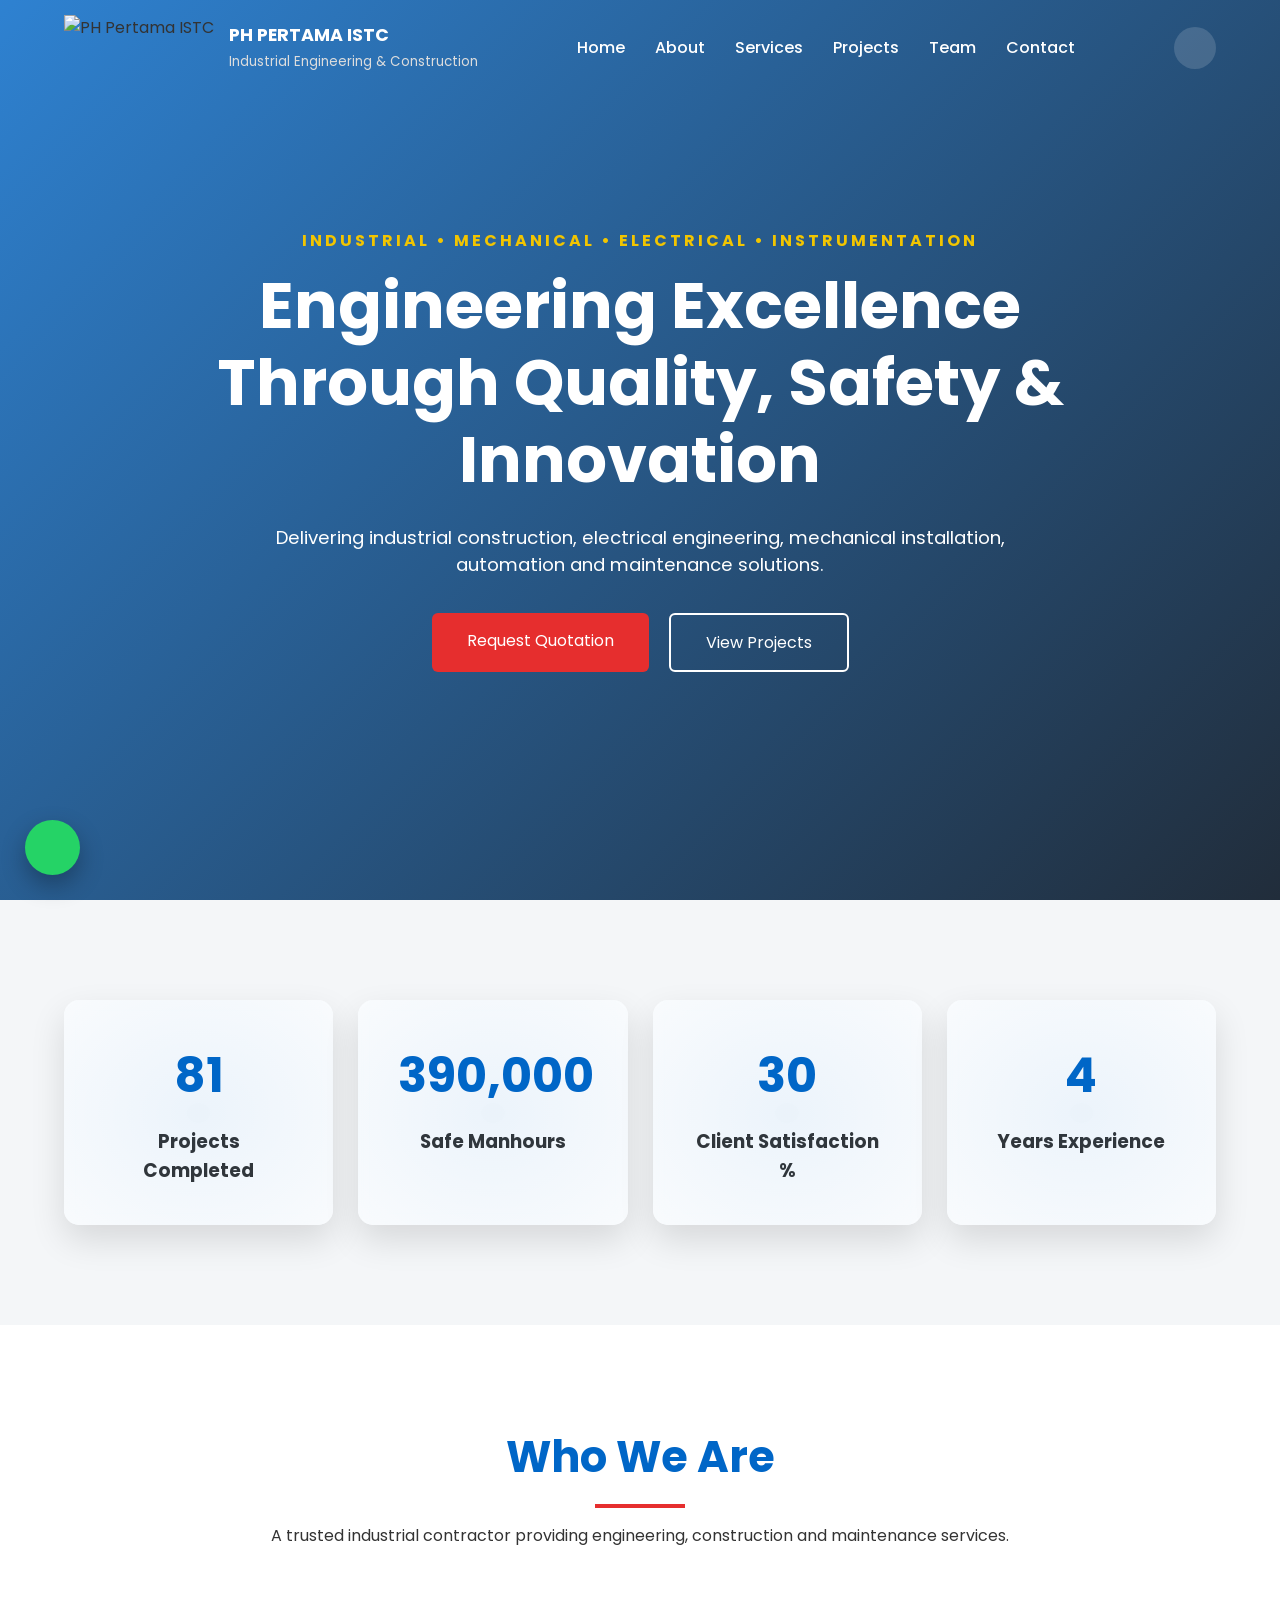
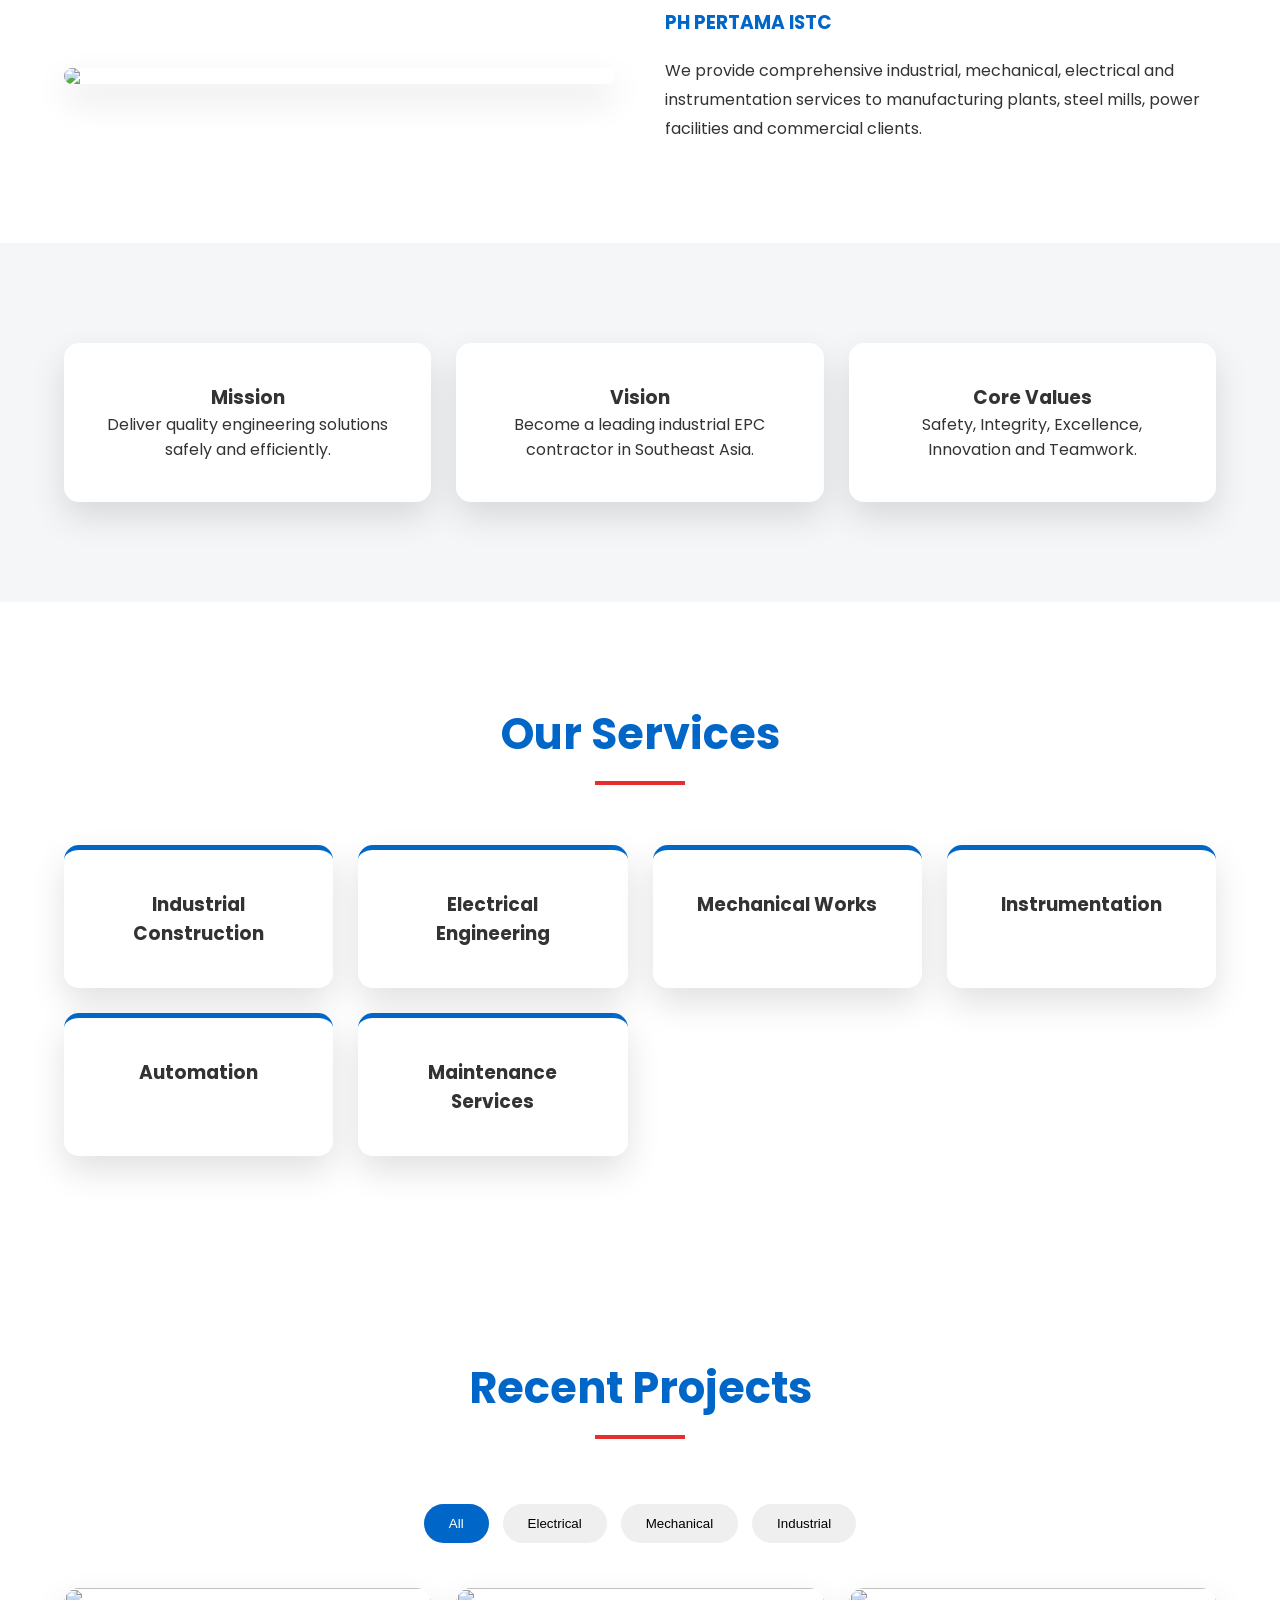
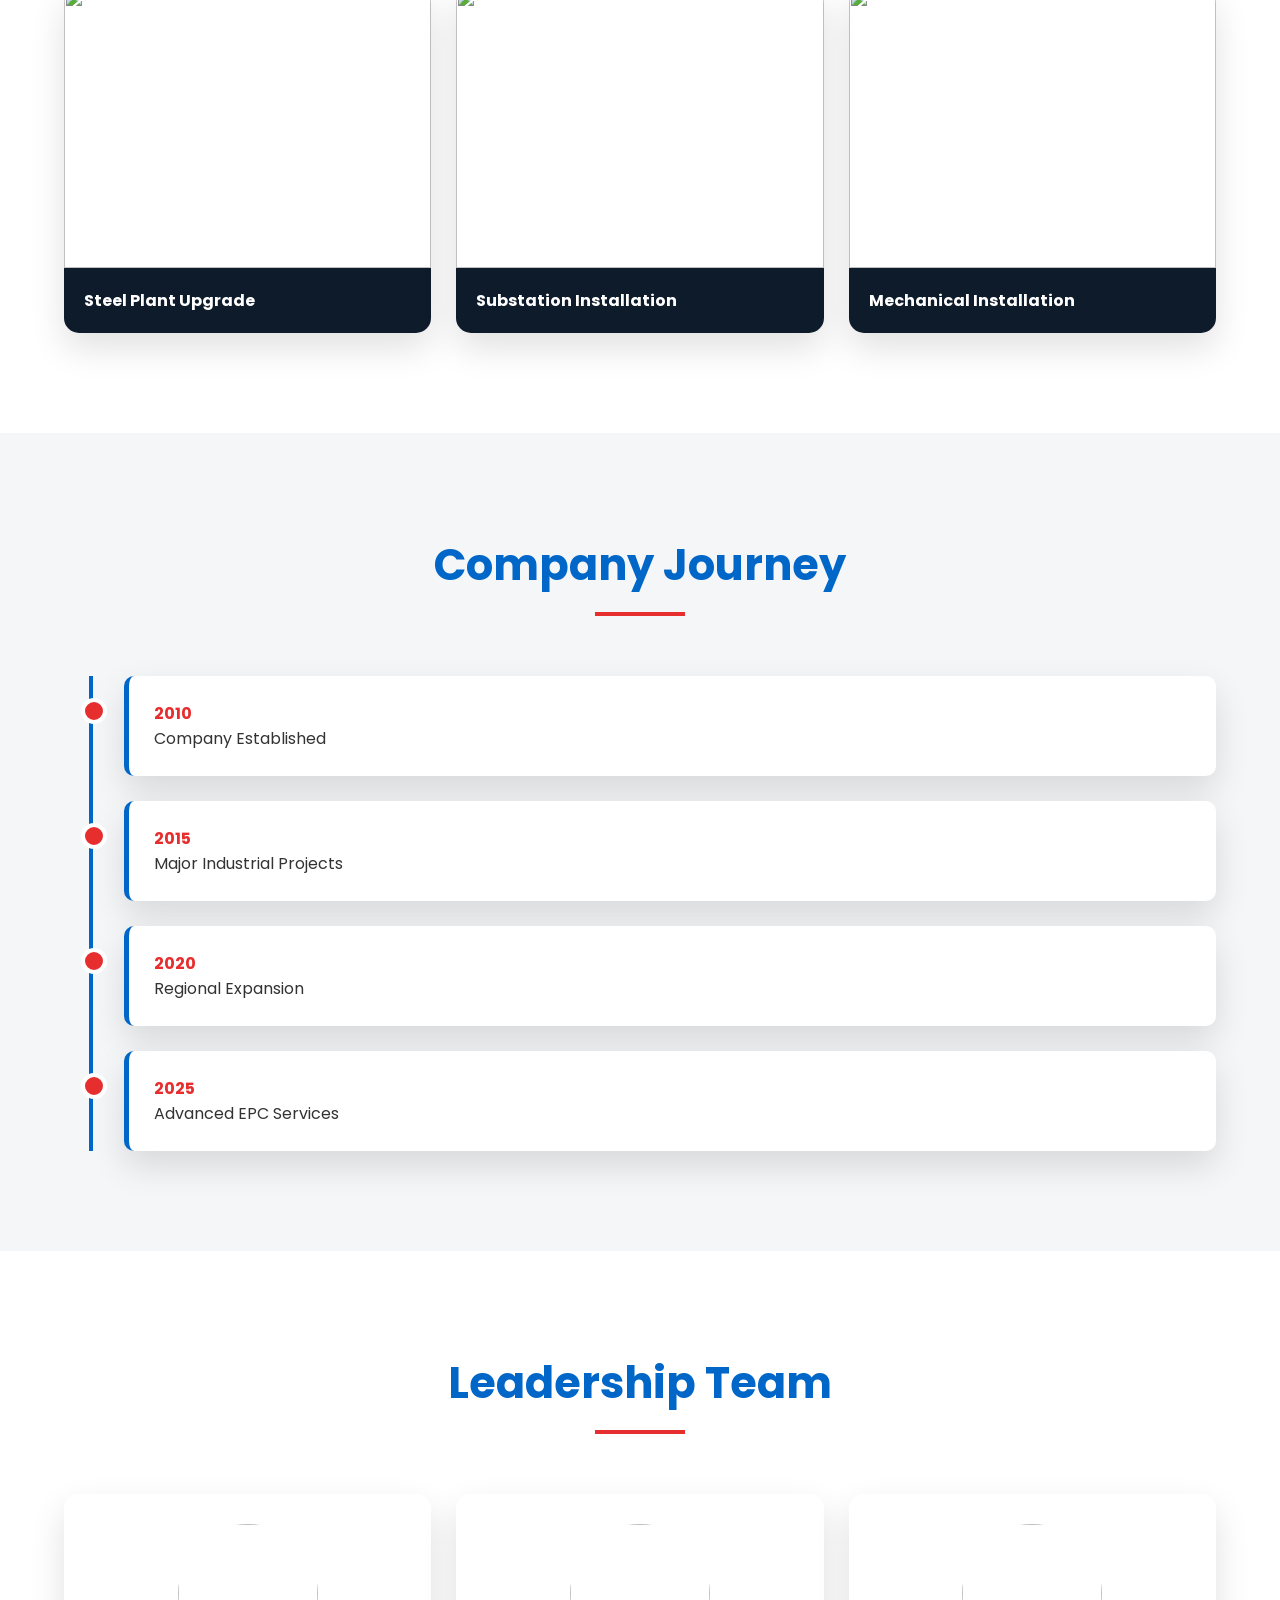
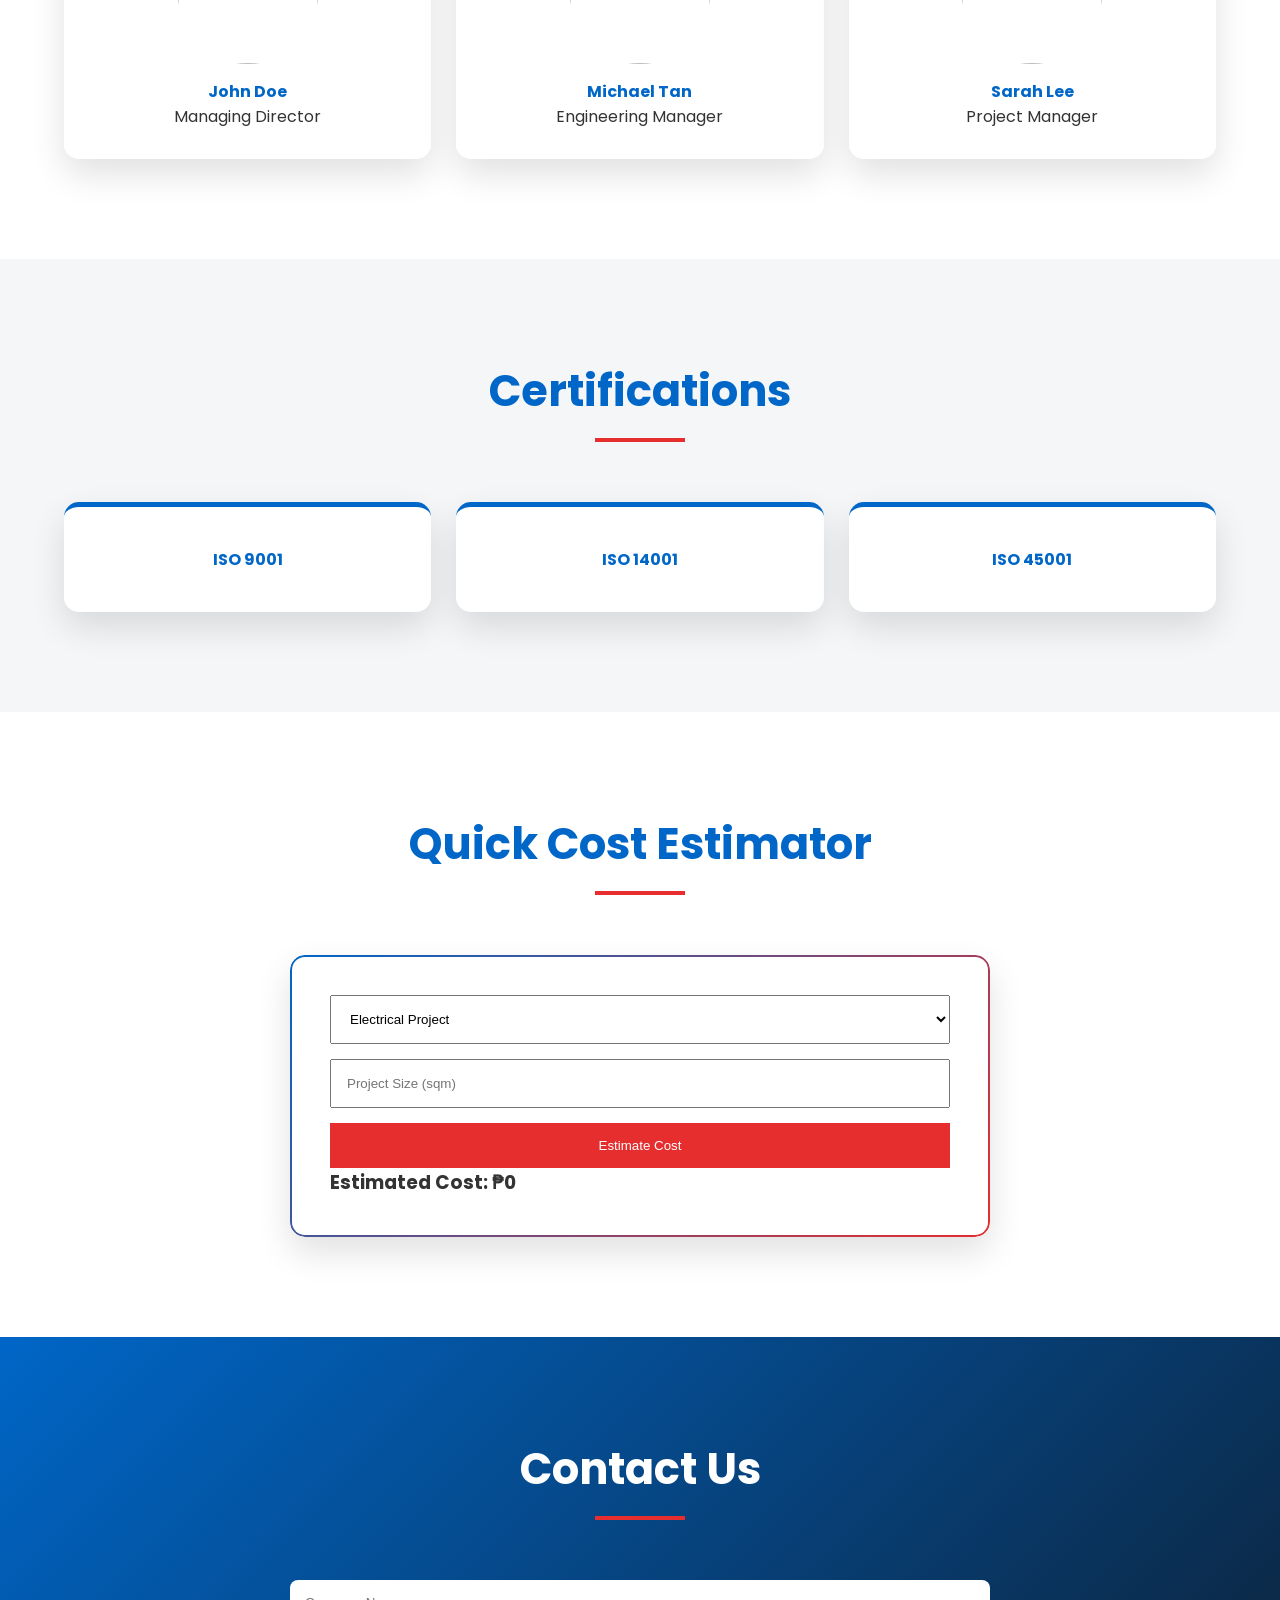
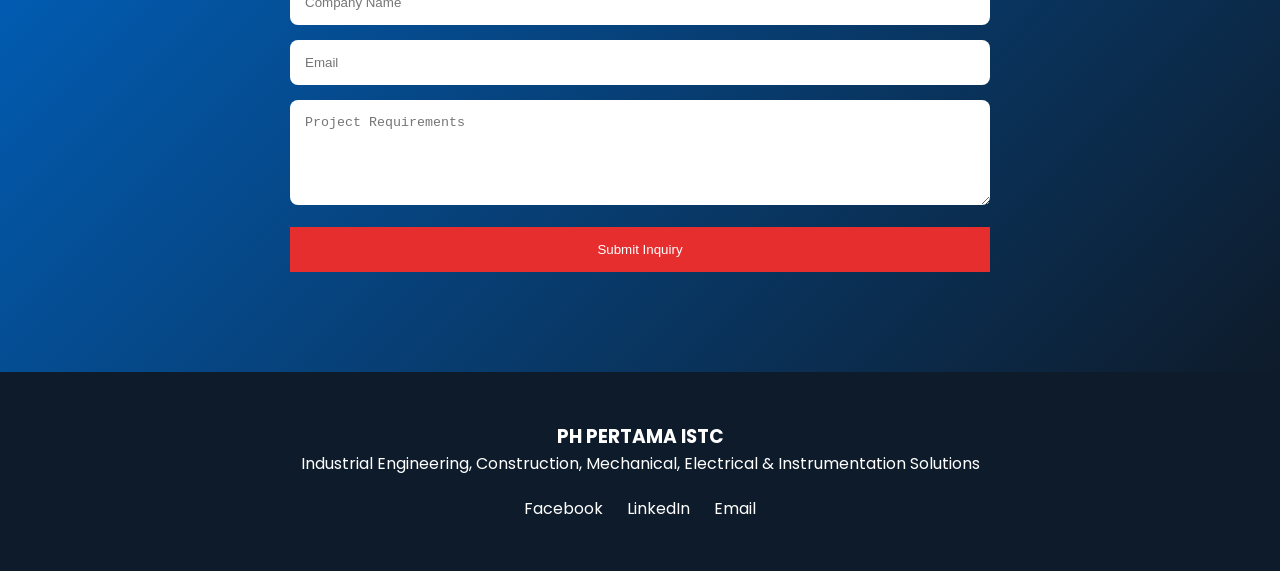
==== index.html @ 46269d66 "Added fist codes" ====
<!DOCTYPE html>
<html lang="en">
<head>
<meta charset="UTF-8">
<meta name="viewport" content="width=device-width, initial-scale=1.0">

<title>PH PERTAMA ISTC</title>

<link rel="preconnect" href="https://fonts.googleapis.com">
<link rel="preconnect" href="https://fonts.gstatic.com" crossorigin>

<link href="https://fonts.googleapis.com/css2?family=Poppins:wght@300;400;500;600;700;800&display=swap" rel="stylesheet">

<link rel="stylesheet"
href="style.css">

</head>

<body>

<!-- MOBILE MENU -->

<div class="mobile-menu">

  <a href="#home">Home</a>
  <a href="#about">About</a>
  <a href="#services">Services</a>
  <a href="#projects">Projects</a>
  <a href="#timeline">Timeline</a>
  <a href="#team">Team</a>
  <a href="#contact">Contact</a>

</div>

<!-- HEADER -->

<header id="header">

  <div class="container nav-container">

    <div class="logo-area">

      <img
      src="https://i.postimg.cc/g26yLVWV/Untitled-removebg-preview.png"
      alt="PH Pertama ISTC">

      <div>
        <h3>PH PERTAMA ISTC</h3>
        <small>Industrial Engineering & Construction</small>
      </div>

    </div>

    <nav>

      <ul>

        <li><a href="#home">Home</a></li>
        <li><a href="#about">About</a></li>
        <li><a href="#services">Services</a></li>
        <li><a href="#projects">Projects</a></li>
        <li><a href="#team">Team</a></li>
        <li><a href="#contact">Contact</a></li>

      </ul>

    </nav>

    <div class="nav-actions">

      <button id="themeToggle">
        <i class="fa-solid fa-moon"></i>
      </button>

      <button id="menuBtn">
        <i class="fa-solid fa-bars"></i>
      </button>

    </div>

  </div>

</header>

<!-- HERO -->

<section id="home">

  <video autoplay muted loop playsinline id="heroVideo">

    <source
    src="https://cdn.coverr.co/videos/coverr-construction-workers-1565871379199?download=1080p"
    type="video/mp4">

  </video>

  <div class="hero-overlay"></div>

  <div class="hero-content">


    <h4>
      INDUSTRIAL • MECHANICAL • ELECTRICAL • INSTRUMENTATION
    </h4>

    <h1>
      Engineering Excellence Through Quality, Safety & Innovation
    </h1>

    <p>

      Delivering industrial construction,
      electrical engineering, mechanical installation,
      automation and maintenance solutions.

    </p>

    <div class="hero-buttons">

      <a href="#contact" class="btn-primary">
        Request Quotation
      </a>

      <a href="#projects" class="btn-secondary">
        View Projects
      </a>

    </div>

  </div>

</section>

<!-- DASHBOARD STATS -->

<section id="stats">

  <div class="container">

    <div class="stats-grid">

      <div class="stat-card">
        <span class="counter" data-target="250">0</span>
        <h3>Projects Completed</h3>
      </div>

      <div class="stat-card">
        <span class="counter" data-target="1200000">0</span>
        <h3>Safe Manhours</h3>
      </div>

      <div class="stat-card">
        <span class="counter" data-target="95">0</span>
        <h3>Client Satisfaction %</h3>
      </div>

      <div class="stat-card">
        <span class="counter" data-target="15">0</span>
        <h3>Years Experience</h3>
      </div>

    </div>

  </div>

</section>

<!-- ABOUT -->

<section id="about">

  <div class="container">

    <div class="section-title">

      <h2>Who We Are</h2>

      <p>
        A trusted industrial contractor providing
        engineering, construction and maintenance services.
      </p>

    </div>

    <div class="about-grid">

      <div class="about-image">

        <img
        src="https://images.unsplash.com/photo-1541888946425-d81bb19240f5">

      </div>

      <div class="about-content">

        <h3>
          PH PERTAMA ISTC
        </h3>

        <p>

          We provide comprehensive industrial,
          mechanical, electrical and instrumentation
          services to manufacturing plants,
          steel mills, power facilities and commercial clients.

        </p>

      </div>

    </div>

  </div>

</section>

<!-- MVV -->

<section id="mvv">

  <div class="container">

    <div class="mvv-grid">

      <div class="mvv-card">

        <i class="fa-solid fa-bullseye"></i>

        <h3>Mission</h3>

        <p>
          Deliver quality engineering solutions safely
          and efficiently.
        </p>

      </div>

      <div class="mvv-card">

        <i class="fa-solid fa-eye"></i>

        <h3>Vision</h3>

        <p>
          Become a leading industrial EPC contractor
          in Southeast Asia.
        </p>

      </div>

      <div class="mvv-card">

        <i class="fa-solid fa-handshake"></i>

        <h3>Core Values</h3>

        <p>
          Safety, Integrity, Excellence,
          Innovation and Teamwork.
        </p>

      </div>

    </div>

  </div>

</section>

<!-- SERVICES -->

<section id="services">

  <div class="container">

    <div class="section-title">

      <h2>Our Services</h2>

    </div>

    <div class="services-grid">

      <div class="service-card">
        <i class="fa-solid fa-industry"></i>
        <h3>Industrial Construction</h3>
      </div>

      <div class="service-card">
        <i class="fa-solid fa-bolt"></i>
        <h3>Electrical Engineering</h3>
      </div>

      <div class="service-card">
        <i class="fa-solid fa-gears"></i>
        <h3>Mechanical Works</h3>
      </div>

      <div class="service-card">
        <i class="fa-solid fa-microchip"></i>
        <h3>Instrumentation</h3>
      </div>

      <div class="service-card">
        <i class="fa-solid fa-robot"></i>
        <h3>Automation</h3>
      </div>

      <div class="service-card">
        <i class="fa-solid fa-screwdriver-wrench"></i>
        <h3>Maintenance Services</h3>
      </div>

    </div>

  </div>

</section>

<!-- PROJECTS -->

<section id="projects">

  <div class="container">

    <div class="section-title">

      <h2>Recent Projects</h2>

    </div>

    <div class="project-filters">

      <button class="filter active" data-filter="all">
        All
      </button>

      <button class="filter" data-filter="electrical">
        Electrical
      </button>

      <button class="filter" data-filter="mechanical">
        Mechanical
      </button>

      <button class="filter" data-filter="industrial">
        Industrial
      </button>

    </div>

    <div class="projects-grid">

      <div class="project industrial">

        <img src="https://images.unsplash.com/photo-1504307651254-35680f356dfd">

        <div class="project-info">

          <h4>Steel Plant Upgrade</h4>

        </div>

      </div>

      <div class="project electrical">

        <img src="https://images.unsplash.com/photo-1621905252507-b35492cc74b4">

        <div class="project-info">

          <h4>Substation Installation</h4>

        </div>

      </div>

      <div class="project mechanical">

        <img src="https://images.unsplash.com/photo-1541888946425-d81bb19240f5">

        <div class="project-info">

          <h4>Mechanical Installation</h4>

        </div>

      </div>

    </div>

  </div>

</section>

<!-- TIMELINE -->

<section id="timeline">

  <div class="container">

    <div class="section-title">

      <h2>Company Journey</h2>

    </div>

    <div class="timeline">

      <div class="timeline-item">
        <h4>2010</h4>
        <p>Company Established</p>
      </div>

      <div class="timeline-item">
        <h4>2015</h4>
        <p>Major Industrial Projects</p>
      </div>

      <div class="timeline-item">
        <h4>2020</h4>
        <p>Regional Expansion</p>
      </div>

      <div class="timeline-item">
        <h4>2025</h4>
        <p>Advanced EPC Services</p>
      </div>

    </div>

  </div>

</section>

<!-- TEAM -->

<section id="team">

  <div class="container">

    <div class="section-title">

      <h2>Leadership Team</h2>

    </div>

    <div class="team-grid">

      <div class="team-card">

        <img src="https://randomuser.me/api/portraits/men/32.jpg">

        <h4>John Doe</h4>

        <p>Managing Director</p>

      </div>

      <div class="team-card">

        <img src="https://randomuser.me/api/portraits/men/50.jpg">

        <h4>Michael Tan</h4>

        <p>Engineering Manager</p>

      </div>

      <div class="team-card">

        <img src="https://randomuser.me/api/portraits/women/65.jpg">

        <h4>Sarah Lee</h4>

        <p>Project Manager</p>

      </div>

    </div>

  </div>

</section>

<!-- CERTIFICATIONS -->

<section id="certifications">

  <div class="container">

    <div class="section-title">

      <h2>Certifications</h2>

    </div>

    <div class="cert-grid">

      <div class="cert-card">ISO 9001</div>
      <div class="cert-card">ISO 14001</div>
      <div class="cert-card">ISO 45001</div>

    </div>

  </div>

</section>

<!-- QUOTE CALCULATOR -->

<section id="calculator">

  <div class="container">

    <div class="section-title">

      <h2>Quick Cost Estimator</h2>

    </div>

    <div class="calculator-box">

      <select id="projectType">

        <option value="500">Electrical Project</option>
        <option value="700">Mechanical Project</option>
        <option value="1000">Industrial Construction</option>

      </select>

      <input
      type="number"
      id="projectSize"
      placeholder="Project Size (sqm)">

      <button id="calculateBtn">

        Estimate Cost

      </button>

      <h3 id="estimateResult">
        Estimated Cost: ₱0
      </h3>

    </div>

  </div>

</section>

<!-- CONTACT -->

<section id="contact">

  <div class="container">

    <div class="section-title">

      <h2>Contact Us</h2>

    </div>

    <form id="contactForm">

      <input type="text" placeholder="Company Name">

      <input type="email" placeholder="Email">

      <textarea
      rows="5"
      placeholder="Project Requirements"></textarea>

      <button type="submit">

        Submit Inquiry

      </button>

    </form>

  </div>

</section>

<!-- FOOTER -->

<footer>

  <div class="container">

    <h3>PH PERTAMA ISTC</h3>

    <p>
      Industrial Engineering, Construction,
      Mechanical, Electrical & Instrumentation Solutions
    </p>

    <div class="footer-links">

      <a href="#">Facebook</a>
      <a href="#">LinkedIn</a>
      <a href="#">Email</a>

    </div>

  </div>

</footer>

<!-- FLOATING BUTTONS -->

<button id="topBtn">

  <i class="fa-solid fa-arrow-up"></i>

</button>

<a id="whatsappBtn" href="#">

  <i class="fa-brands fa-whatsapp"></i>

</a>

<!-- PROJECT MODAL -->

<div id="projectModal">

  <span id="closeModal">&times;</span>

  <img id="modalImage">

</div>

<script src="script.js"></script>
</body>
</html>
---- style.css ----
/* ===================================
   PH PERTAMA ISTC THEME
=================================== */

:root{

  --primary:#0066C7;
  --secondary:#E62E2E;
  --accent:#F2C500;

  --dark:#0E1B2A;
  --dark2:#17263A;

  --light:#F4F6F8;
  --white:#FFFFFF;

  --shadow:
  0 15px 35px rgba(0,0,0,.12);

}

/* ===================================
   RESET
=================================== */

*{
  margin:0;
  padding:0;
  box-sizing:border-box;
}

html{
  scroll-behavior:smooth;
}

body{

  font-family:'Poppins',sans-serif;

  color:#333;

  background:#fff;

  overflow-x:hidden;

}

img{
  max-width:100%;
  display:block;
}

a{
  text-decoration:none;
}

ul{
  list-style:none;
}

.container{

  width:90%;
  max-width:1300px;

  margin:auto;

}

/* ===================================
   HEADER
=================================== */

header{

  position:fixed;

  top:0;
  left:0;

  width:100%;

  z-index:1000;

  transition:.4s;

}

header.scrolled{

  background:rgba(14,27,42,.97);

  backdrop-filter:blur(10px);

  box-shadow:0 5px 20px rgba(0,0,0,.25);

}

.nav-container{

  display:flex;

  justify-content:space-between;

  align-items:center;

  padding:15px 0;

}

.logo-area{

  display:flex;

  align-items:center;

  gap:15px;

}

.logo-area img{

  height:65px;

}

.logo-area h3{

  color:white;

  font-size:1.1rem;

}

.logo-area small{

  color:#ddd;

}

nav ul{

  display:flex;

  gap:30px;

}

nav a{

  color:white;

  font-weight:500;

  transition:.3s;

}

nav a:hover{

  color:var(--accent);

}

.nav-actions{

  display:flex;

  gap:10px;

}

.nav-actions button{

  width:42px;
  height:42px;

  border:none;

  border-radius:50%;

  cursor:pointer;

  background:rgba(255,255,255,.15);

  color:white;

}

/* ===================================
   HERO
=================================== */

#home{

  height:100vh;

  position:relative;

  overflow:hidden;

  display:flex;

  justify-content:center;

  align-items:center;

}

#heroVideo{

  position:absolute;

  width:100%;
  height:100%;

  object-fit:cover;

}

.hero-overlay{

  position:absolute;

  inset:0;

  background:
  linear-gradient(
  135deg,
  rgba(0,102,199,.82),
  rgba(14,27,42,.92)
  );

}

.hero-content{

  position:relative;

  z-index:2;

  text-align:center;

  width:90%;

  max-width:1000px;

  color:white;

}

.hero-logo{

  width:130px;

  margin:auto;

  margin-bottom:20px;

}

.hero-content h4{

  color:var(--accent);

  letter-spacing:3px;

  margin-bottom:15px;

}

.hero-content h1{

  font-size:4rem;

  line-height:1.2;

  margin-bottom:25px;

}

.hero-content p{

  max-width:800px;

  margin:auto;

  margin-bottom:35px;

  font-size:1.15rem;

}

.hero-buttons{

  display:flex;

  justify-content:center;

  gap:20px;

  flex-wrap:wrap;

}

.btn-primary{

  background:var(--secondary);

  color:white;

  padding:15px 35px;

  border-radius:6px;

  transition:.3s;

}

.btn-primary:hover{

  background:#bf2323;

}

.btn-secondary{

  border:2px solid white;

  color:white;

  padding:15px 35px;

  border-radius:6px;

}

/* ===================================
   SECTION
=================================== */

section{

  padding:100px 0;

}

.section-title{

  text-align:center;

  margin-bottom:60px;

}

.section-title h2{

  color:var(--primary);

  font-size:2.7rem;

}

.section-title h2::after{

  content:"";

  display:block;

  width:90px;

  height:4px;

  background:var(--secondary);

  margin:15px auto;

}

/* ===================================
   STATS
=================================== */

#stats{

  background:var(--light);

}

.stats-grid{

  display:grid;

  grid-template-columns:
  repeat(auto-fit,minmax(250px,1fr));

  gap:25px;

}

.stat-card{

  background:white;

  padding:40px;

  text-align:center;

  border-radius:15px;

  box-shadow:var(--shadow);

}

.stat-card span{

  display:block;

  font-size:3rem;

  font-weight:700;

  color:var(--primary);

}

.stat-card h3{

  margin-top:15px;

}

/* ===================================
   ABOUT
=================================== */

.about-grid{

  display:grid;

  grid-template-columns:1fr 1fr;

  gap:50px;

  align-items:center;

}

.about-image img{

  border-radius:20px;

  box-shadow:var(--shadow);

}

.about-content h3{

  color:var(--primary);

  margin-bottom:20px;

}

.about-content p{

  line-height:1.8;

}

/* ===================================
   MVV
=================================== */

#mvv{

  background:var(--light);

}

.mvv-grid{

  display:grid;

  grid-template-columns:
  repeat(auto-fit,minmax(300px,1fr));

  gap:25px;

}

.mvv-card{

  background:white;

  text-align:center;

  padding:40px;

  border-radius:15px;

  box-shadow:var(--shadow);

}

.mvv-card i{

  font-size:3rem;

  color:var(--secondary);

  margin-bottom:20px;

}

/* ===================================
   SERVICES
=================================== */

.services-grid{

  display:grid;

  grid-template-columns:
  repeat(auto-fit,minmax(250px,1fr));

  gap:25px;

}

.service-card{

  background:white;

  padding:40px;

  text-align:center;

  border-radius:15px;

  box-shadow:var(--shadow);

  border-top:5px solid var(--primary);

  transition:.3s;

}

.service-card:hover{

  transform:translateY(-10px);

  border-top-color:var(--secondary);

}

.service-card i{

  font-size:3rem;

  color:var(--primary);

  margin-bottom:20px;

}

/* ===================================
   PROJECTS
=================================== */

.project-filters{

  text-align:center;

  margin-bottom:40px;

}

.project-filters button{

  padding:12px 25px;

  margin:5px;

  border:none;

  cursor:pointer;

  border-radius:30px;

}

.filter.active{

  background:var(--primary);

  color:white;

}

.projects-grid{

  display:grid;

  grid-template-columns:
  repeat(auto-fit,minmax(320px,1fr));

  gap:25px;

}

.project{

  overflow:hidden;

  border-radius:15px;

  box-shadow:var(--shadow);

  cursor:pointer;

}

.project img{

  width:100%;

  height:280px;

  object-fit:cover;

}

.project-info{

  background:var(--dark);

  color:white;

  padding:20px;

}

/* ===================================
   TIMELINE
=================================== */

#timeline{

  background:var(--light);

}

.timeline{

  display:grid;

  gap:25px;

}

.timeline-item{

  background:white;

  padding:25px;

  border-left:5px solid var(--primary);

  box-shadow:var(--shadow);

  border-radius:10px;

}

.timeline-item h4{

  color:var(--secondary);

}

/* ===================================
   TEAM
=================================== */

.team-grid{

  display:grid;

  grid-template-columns:
  repeat(auto-fit,minmax(250px,1fr));

  gap:25px;

}

.team-card{

  text-align:center;

  background:white;

  border-radius:15px;

  padding:30px;

  box-shadow:var(--shadow);

}

.team-card img{

  width:140px;
  height:140px;

  border-radius:50%;

  object-fit:cover;

  margin:auto;

  margin-bottom:15px;

}

/* ===================================
   CERTIFICATIONS
=================================== */

#certifications{

  background:var(--light);

}

.cert-grid{

  display:grid;

  grid-template-columns:
  repeat(auto-fit,minmax(250px,1fr));

  gap:25px;

}

.cert-card{

  background:white;

  text-align:center;

  padding:40px;

  border-radius:15px;

  box-shadow:var(--shadow);

  font-weight:700;

  color:var(--primary);

}

/* ===================================
   CALCULATOR
=================================== */

.calculator-box{

  max-width:700px;

  margin:auto;

  background:white;

  padding:40px;

  border-radius:15px;

  box-shadow:var(--shadow);

}

.calculator-box select,
.calculator-box input{

  width:100%;

  padding:15px;

  margin-bottom:15px;

}

.calculator-box button{

  width:100%;

  padding:15px;

  border:none;

  background:var(--secondary);

  color:white;

  cursor:pointer;

}

/* ===================================
   CONTACT
=================================== */

#contact{

  background:
  linear-gradient(
  135deg,
  var(--primary),
  var(--dark)
  );

}

#contact .section-title h2{

  color:white;

}

form{

  max-width:700px;

  margin:auto;

}

form input,
form textarea{

  width:100%;

  padding:15px;

  margin-bottom:15px;

  border:none;

  border-radius:8px;

}

form button{

  width:100%;

  padding:15px;

  border:none;

  background:var(--secondary);

  color:white;

  cursor:pointer;

}

/* ===================================
   FOOTER
=================================== */

footer{

  background:var(--dark);

  color:white;

  text-align:center;

  padding:50px 20px;

}

.footer-links{

  margin-top:20px;

}

.footer-links a{

  color:white;

  margin:0 10px;

}

/* ===================================
   FLOATING BUTTONS
=================================== */

#topBtn,
#whatsappBtn{

  position:fixed;

  width:55px;
  height:55px;

  border-radius:50%;

  display:flex;

  align-items:center;
  justify-content:center;

  font-size:1.3rem;

  z-index:999;

}

#topBtn{

  right:25px;
  bottom:25px;

  border:none;

  background:var(--secondary);

  color:white;

  display:none;

}

#whatsappBtn{

  left:25px;
  bottom:25px;

  background:#25D366;

  color:white;

}

/* ===================================
   PROJECT MODAL
=================================== */

#projectModal{

  position:fixed;

  inset:0;

  background:rgba(0,0,0,.95);

  display:none;

  justify-content:center;
  align-items:center;

  z-index:5000;

}

#modalImage{

  max-width:90%;
  max-height:90%;

}

#closeModal{

  position:absolute;

  top:30px;
  right:40px;

  color:white;

  font-size:3rem;

  cursor:pointer;

}

/* ===================================
   MOBILE
=================================== */

#menuBtn{

  display:none;

}

.mobile-menu{

  display:none;

}

@media(max-width:991px){

  nav{

    display:none;

  }

  #menuBtn{

    display:block;

  }

  .about-grid{

    grid-template-columns:1fr;

  }

  .hero-content h1{

    font-size:2.6rem;

  }

}

@media(max-width:768px){

  .hero-content h1{

    font-size:2rem;

  }

  .hero-buttons{

    flex-direction:column;

  }

  .section-title h2{

    font-size:2rem;

  }

}

/* ===================================
   ADVANCED VISUAL EFFECTS
=================================== */

/* Smooth transitions */

*{
  transition:
  background-color .3s ease,
  color .3s ease,
  border-color .3s ease,
  box-shadow .3s ease,
  transform .3s ease;
}

/* ===================================
   GLASSMORPHISM
=================================== */

.stat-card,
.service-card,
.team-card,
.cert-card,
.calculator-box,
.mvv-card{

  backdrop-filter:blur(12px);

  background:
  rgba(255,255,255,.92);

}

/* ===================================
   HERO ANIMATIONS
=================================== */

.hero-logo{

  animation:
  floatLogo 4s ease-in-out infinite;

}

@keyframes floatLogo{

  0%{
    transform:translateY(0px);
  }

  50%{
    transform:translateY(-12px);
  }

  100%{
    transform:translateY(0px);
  }

}

.hero-content h1{

  animation:
  slideUp 1s ease;

}

.hero-content p{

  animation:
  slideUp 1.3s ease;

}

.hero-buttons{

  animation:
  slideUp 1.6s ease;

}

@keyframes slideUp{

  from{

    opacity:0;

    transform:
    translateY(40px);

  }

  to{

    opacity:1;

    transform:
    translateY(0);

  }

}

/* ===================================
   BUTTON EFFECTS
=================================== */

.btn-primary{

  position:relative;

  overflow:hidden;

}

.btn-primary::before{

  content:"";

  position:absolute;

  width:0;

  height:100%;

  left:0;
  top:0;

  background:
  rgba(255,255,255,.15);

  transition:.4s;

}

.btn-primary:hover::before{

  width:100%;

}

.btn-primary:hover{

  transform:
  translateY(-3px);

  box-shadow:
  0 15px 30px rgba(0,0,0,.25);

}

/* ===================================
   STATISTICS EFFECTS
=================================== */

.stat-card{

  position:relative;

  overflow:hidden;

}

.stat-card::after{

  content:"";

  position:absolute;

  top:-50%;

  left:-50%;

  width:200%;

  height:200%;

  background:
  radial-gradient(
  rgba(0,102,199,.08),
  transparent 70%
  );

}

.stat-card:hover{

  transform:
  translateY(-8px);

}

/* ===================================
   SERVICES
=================================== */

.service-card{

  position:relative;

}

.service-card::before{

  content:"";

  position:absolute;

  bottom:0;
  left:0;

  width:100%;

  height:0;

  background:
  linear-gradient(
  180deg,
  transparent,
  rgba(0,102,199,.05)
  );

  transition:.3s;

}

.service-card:hover::before{

  height:100%;

}

.service-card:hover i{

  color:var(--secondary);

  transform:scale(1.1);

}

/* ===================================
   PROJECTS
=================================== */

.project{

  position:relative;

}

.project img{

  transition:
  transform .6s ease;

}

.project:hover img{

  transform:scale(1.08);

}

.project-info{

  transition:.4s;

}

.project:hover .project-info{

  background:
  var(--primary);

}

.project::after{

  content:"";

  position:absolute;

  inset:0;

  background:
  rgba(0,0,0,.15);

  opacity:0;

  transition:.4s;

}

.project:hover::after{

  opacity:1;

}

/* ===================================
   TIMELINE
=================================== */

.timeline{

  position:relative;

}

.timeline::before{

  content:"";

  position:absolute;

  left:25px;

  top:0;

  width:4px;

  height:100%;

  background:var(--primary);

}

.timeline-item{

  position:relative;

  margin-left:60px;

}

.timeline-item::before{

  content:"";

  position:absolute;

  left:-48px;

  top:22px;

  width:18px;
  height:18px;

  border-radius:50%;

  background:var(--secondary);

  border:4px solid white;

}

.timeline-item:hover{

  transform:
  translateX(10px);

}

/* ===================================
   TEAM SECTION
=================================== */

.team-card{

  overflow:hidden;

}

.team-card img{

  transition:.4s;

}

.team-card:hover img{

  transform:scale(1.08);

}

.team-card:hover{

  transform:
  translateY(-10px);

}

.team-card h4{

  color:var(--primary);

}

/* ===================================
   CERTIFICATIONS
=================================== */

.cert-card{

  border-top:5px solid var(--primary);

}

.cert-card:hover{

  border-top-color:
  var(--secondary);

  transform:
  translateY(-8px);

}

/* ===================================
   CALCULATOR
=================================== */

.calculator-box{

  position:relative;

}

.calculator-box::before{

  content:"";

  position:absolute;

  inset:0;

  border-radius:15px;

  padding:2px;

  background:
  linear-gradient(
  135deg,
  var(--primary),
  var(--secondary)
  );

  -webkit-mask:
  linear-gradient(#fff 0 0)
  content-box,
  linear-gradient(#fff 0 0);

  -webkit-mask-composite:xor;

  pointer-events:none;

}

/* ===================================
   FORM EFFECTS
=================================== */

input:focus,
textarea:focus,
select:focus{

  outline:none;

  box-shadow:
  0 0 0 3px
  rgba(0,102,199,.25);

}

/* ===================================
   FOOTER
=================================== */

.footer-links a:hover{

  color:var(--accent);

}

/* ===================================
   FLOATING BUTTONS
=================================== */

#topBtn,
#whatsappBtn{

  box-shadow:
  0 10px 25px rgba(0,0,0,.3);

}

#topBtn:hover,
#whatsappBtn:hover{

  transform:
  translateY(-4px);

}

/* ===================================
   MOBILE MENU
=================================== */

.mobile-menu{

  position:fixed;

  top:0;
  right:-100%;

  width:300px;

  height:100vh;

  background:
  rgba(14,27,42,.98);

  z-index:3000;

  padding-top:100px;

  transition:.4s;

}

.mobile-menu.active{

  right:0;

}

.mobile-menu a{

  display:block;

  padding:18px 35px;

  color:white;

  border-bottom:
  1px solid rgba(255,255,255,.08);

}

.mobile-menu a:hover{

  background:
  rgba(255,255,255,.08);

}

/* ===================================
   DARK MODE
=================================== */

body.dark-mode{

  background:#111827;

  color:#d1d5db;

}

body.dark-mode section{

  background:#111827;

}

body.dark-mode .section-title h2{

  color:#60A5FA;

}

body.dark-mode .stat-card,
body.dark-mode .service-card,
body.dark-mode .team-card,
body.dark-mode .cert-card,
body.dark-mode .calculator-box,
body.dark-mode .mvv-card{

  background:#1f2937;

  color:#d1d5db;

}

body.dark-mode #stats,
body.dark-mode #mvv,
body.dark-mode #timeline,
body.dark-mode #certifications{

  background:#0f172a;

}

body.dark-mode .timeline-item{

  background:#1f2937;

}

body.dark-mode .project-info{

  background:#1f2937;

}

body.dark-mode footer{

  background:#020617;

}

/* ===================================
   REVEAL ANIMATION
=================================== */

.reveal{

  opacity:0;

  transform:
  translateY(40px);

}

.reveal.show{

  opacity:1;

  transform:
  translateY(0);

}

/* ===================================
   LARGE SCREENS
=================================== */

@media(min-width:1400px){

  .hero-content h1{

    font-size:5rem;

  }

}

/* ===================================
   SMALL MOBILE
=================================== */

@media(max-width:480px){

  .hero-logo{

    width:90px;

  }

  .hero-content h1{

    font-size:1.6rem;

  }

  .hero-content h4{

    font-size:.8rem;

  }

  .timeline-item{

    margin-left:40px;

  }

}
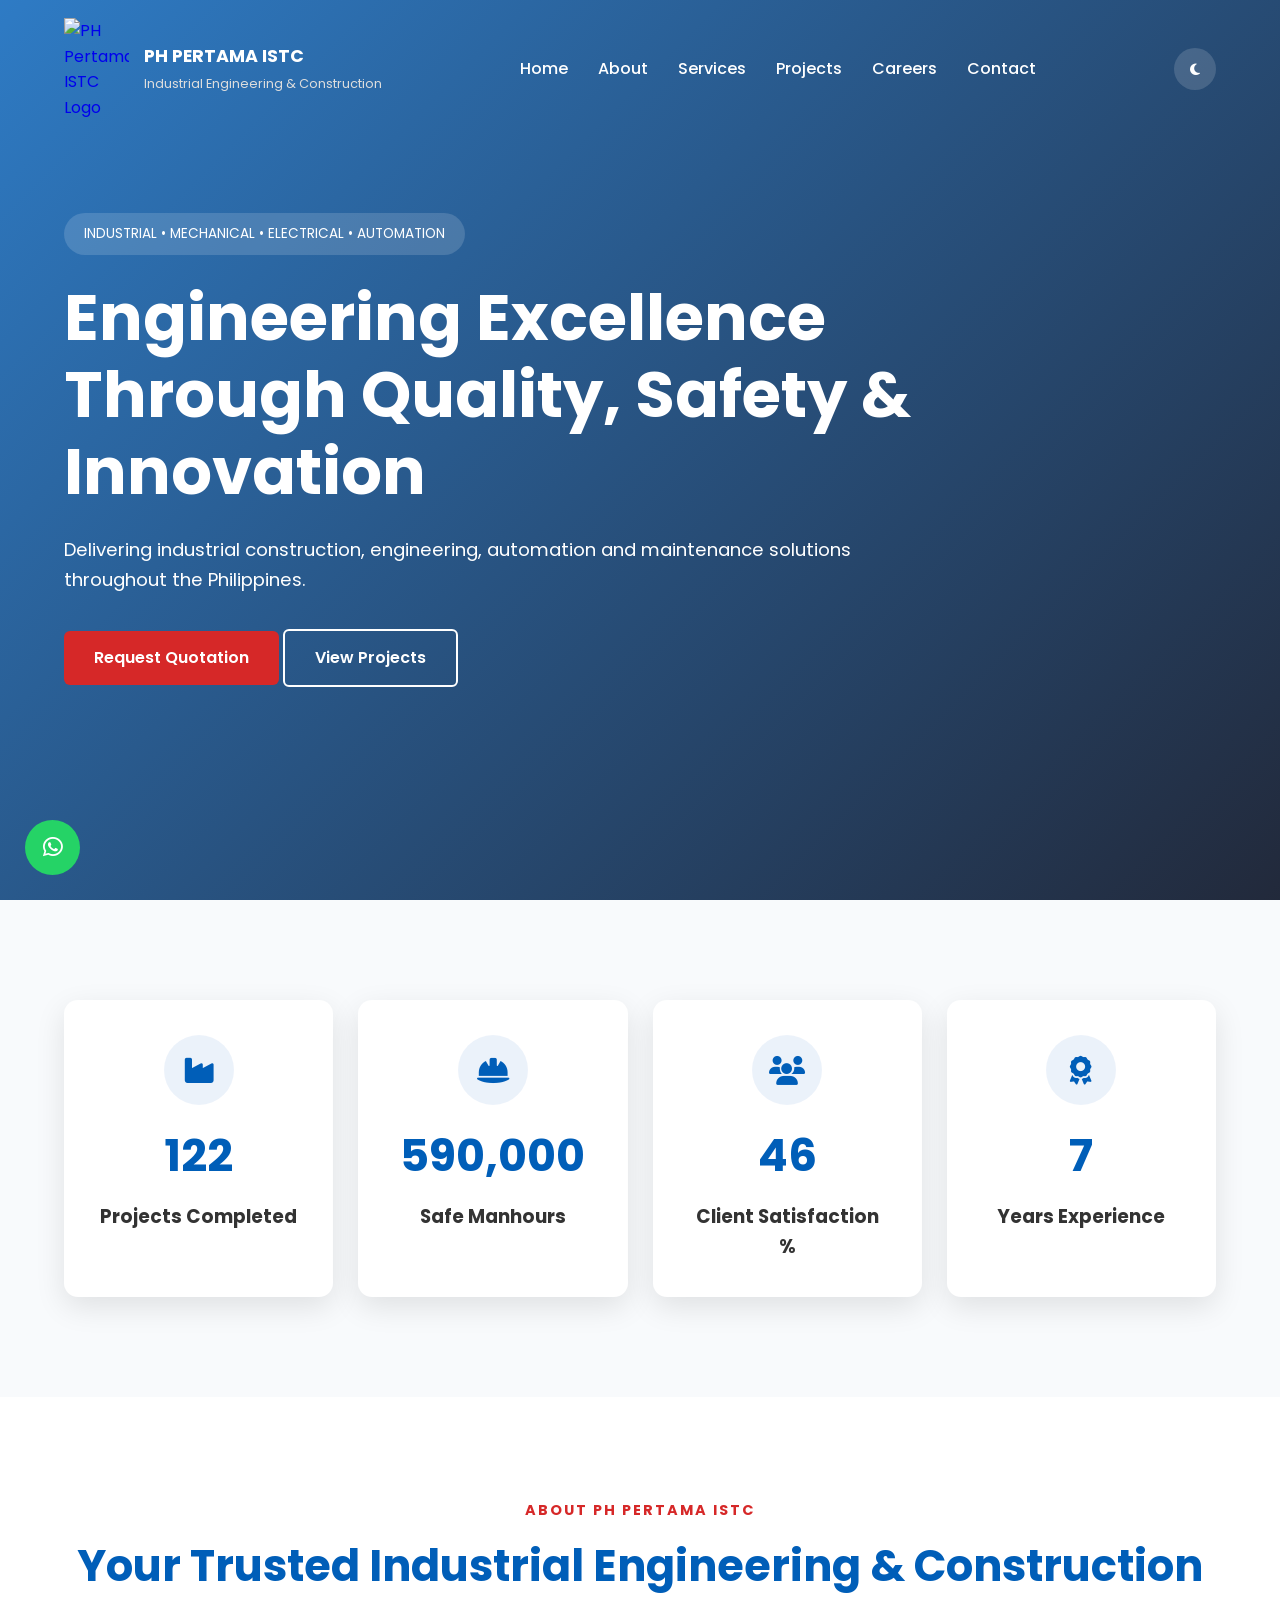
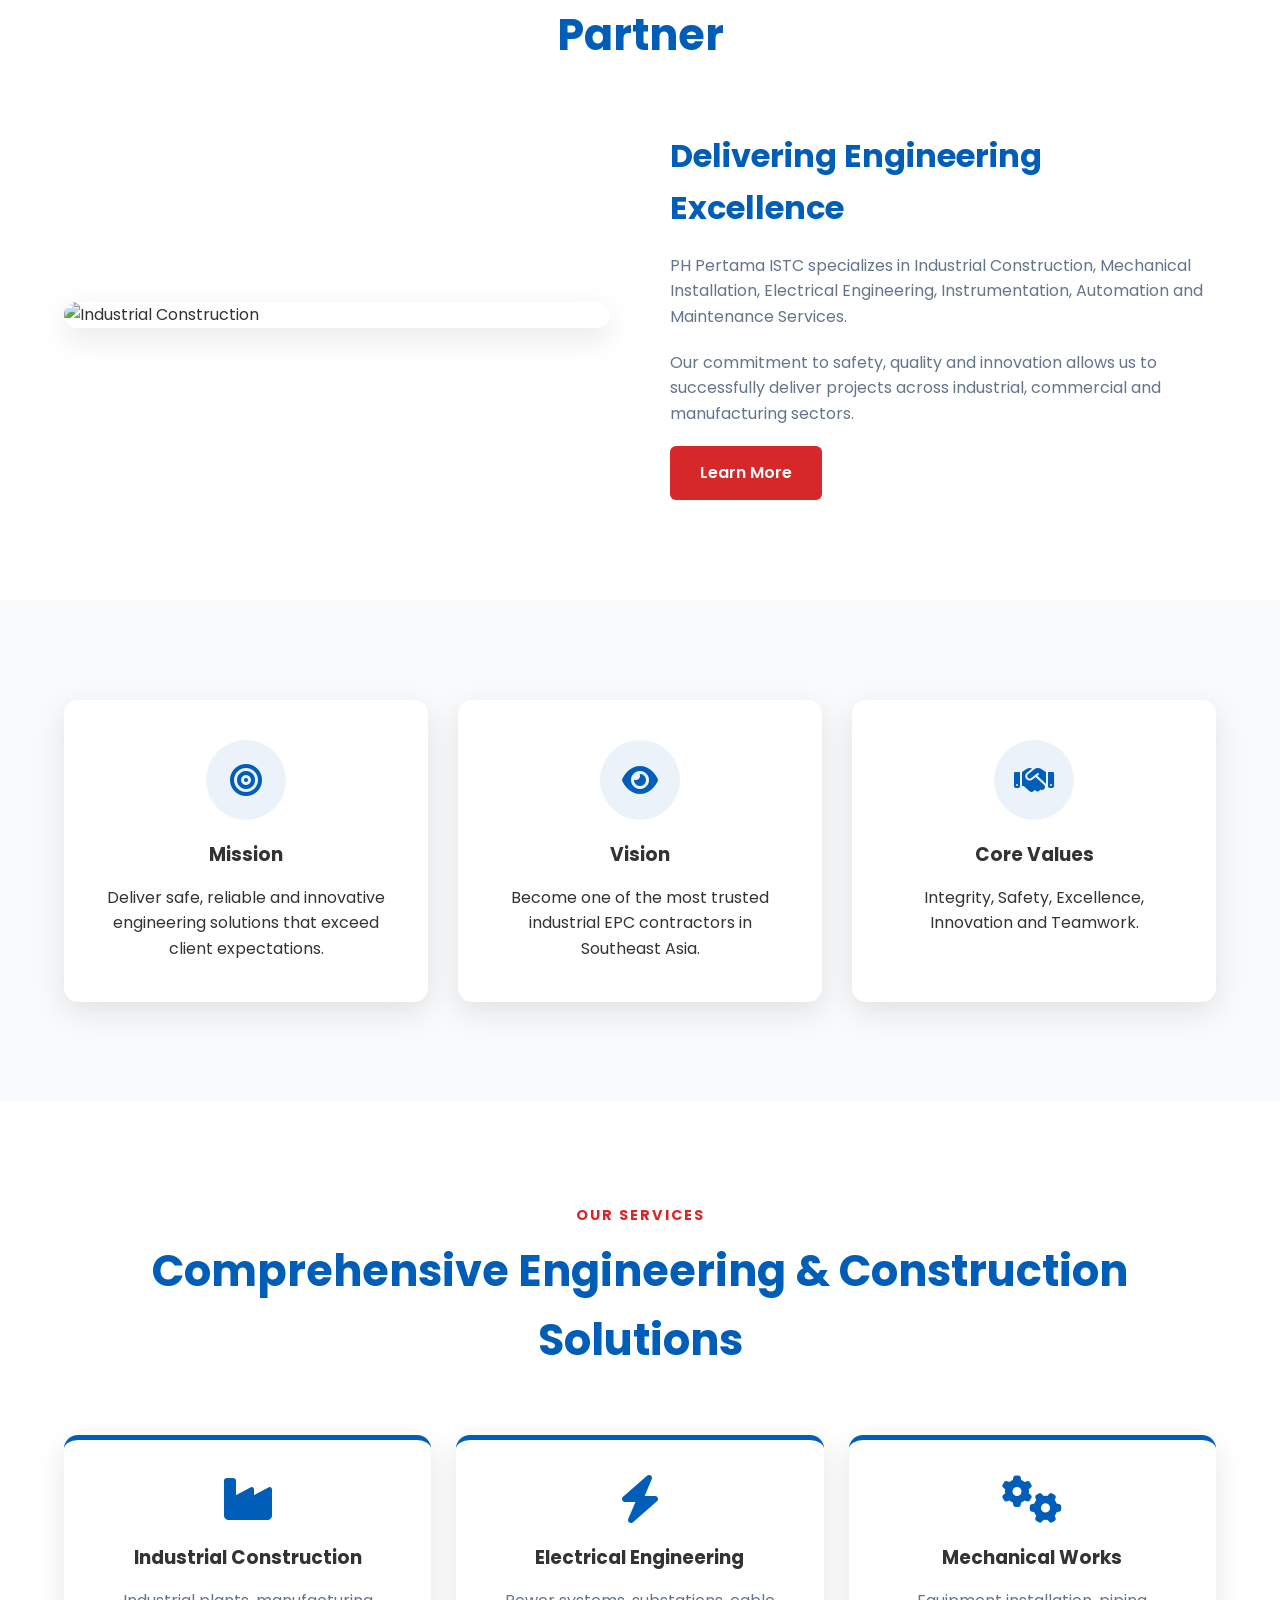
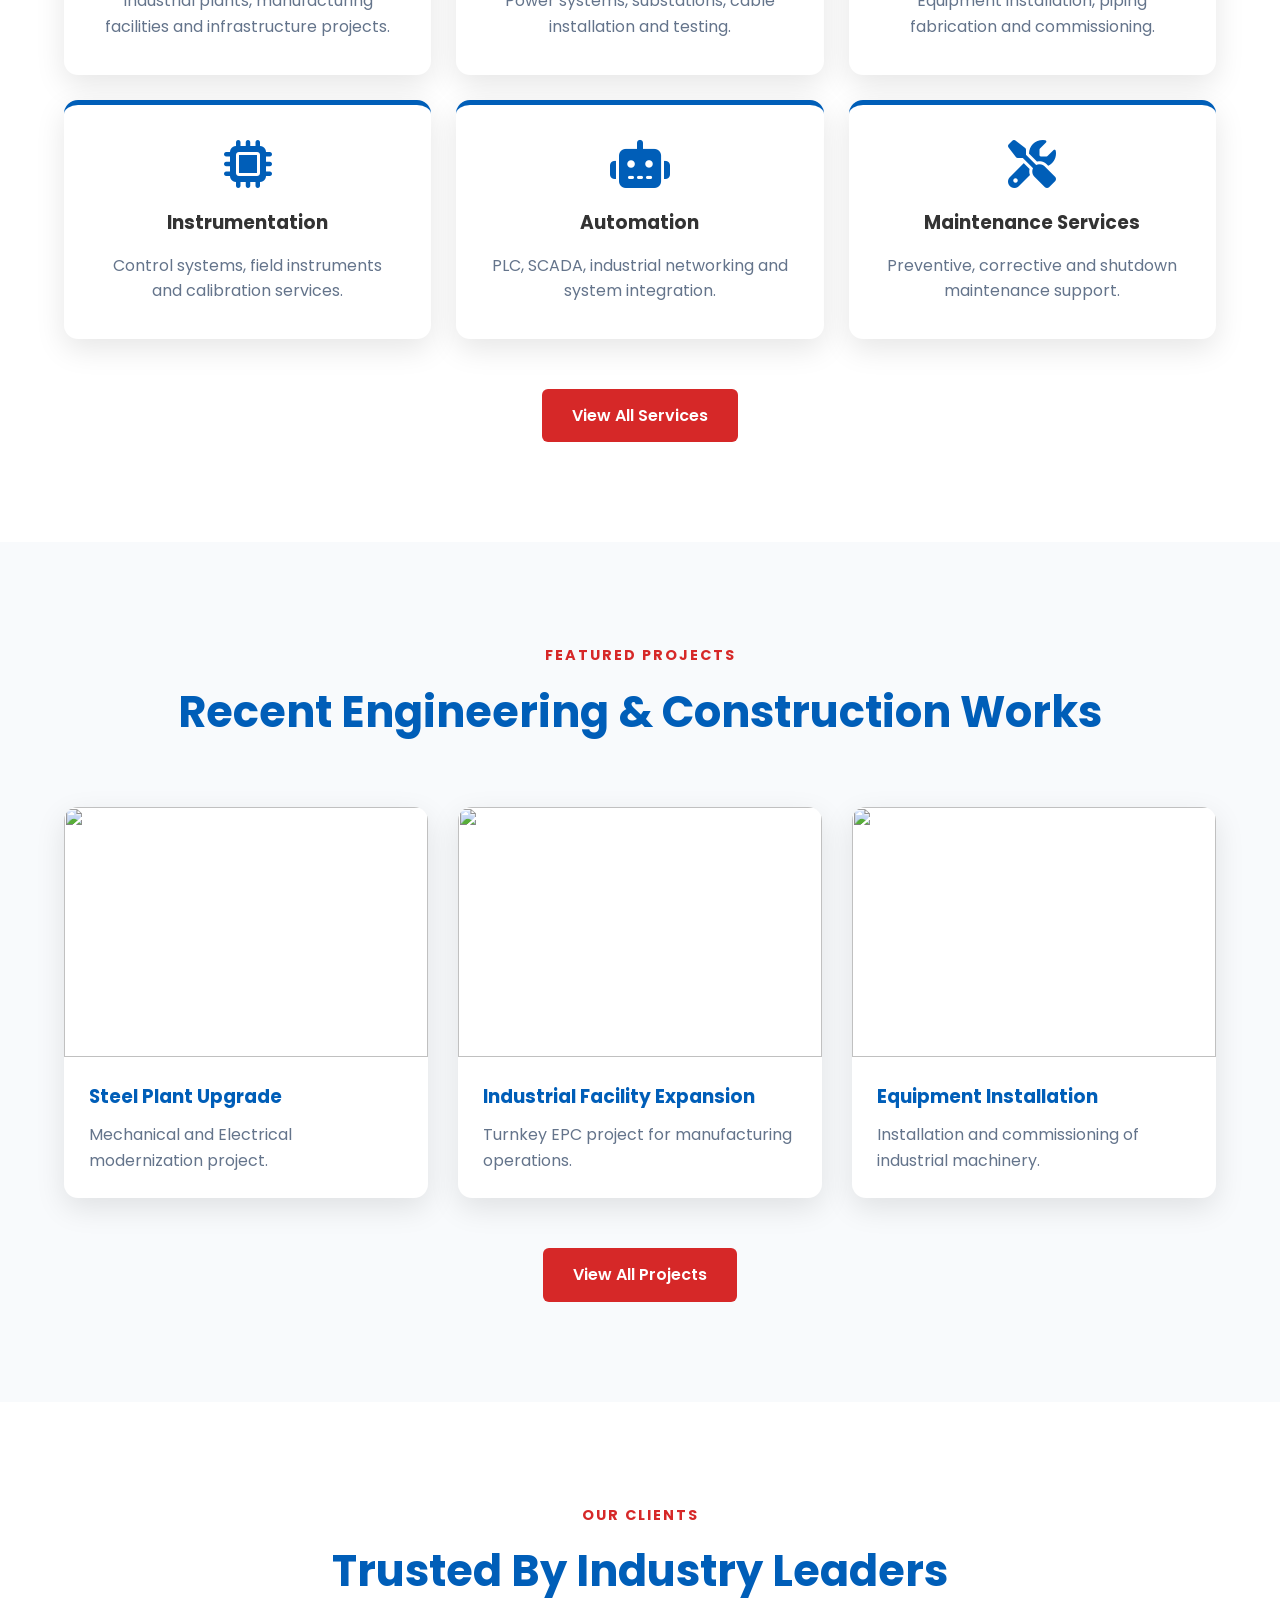
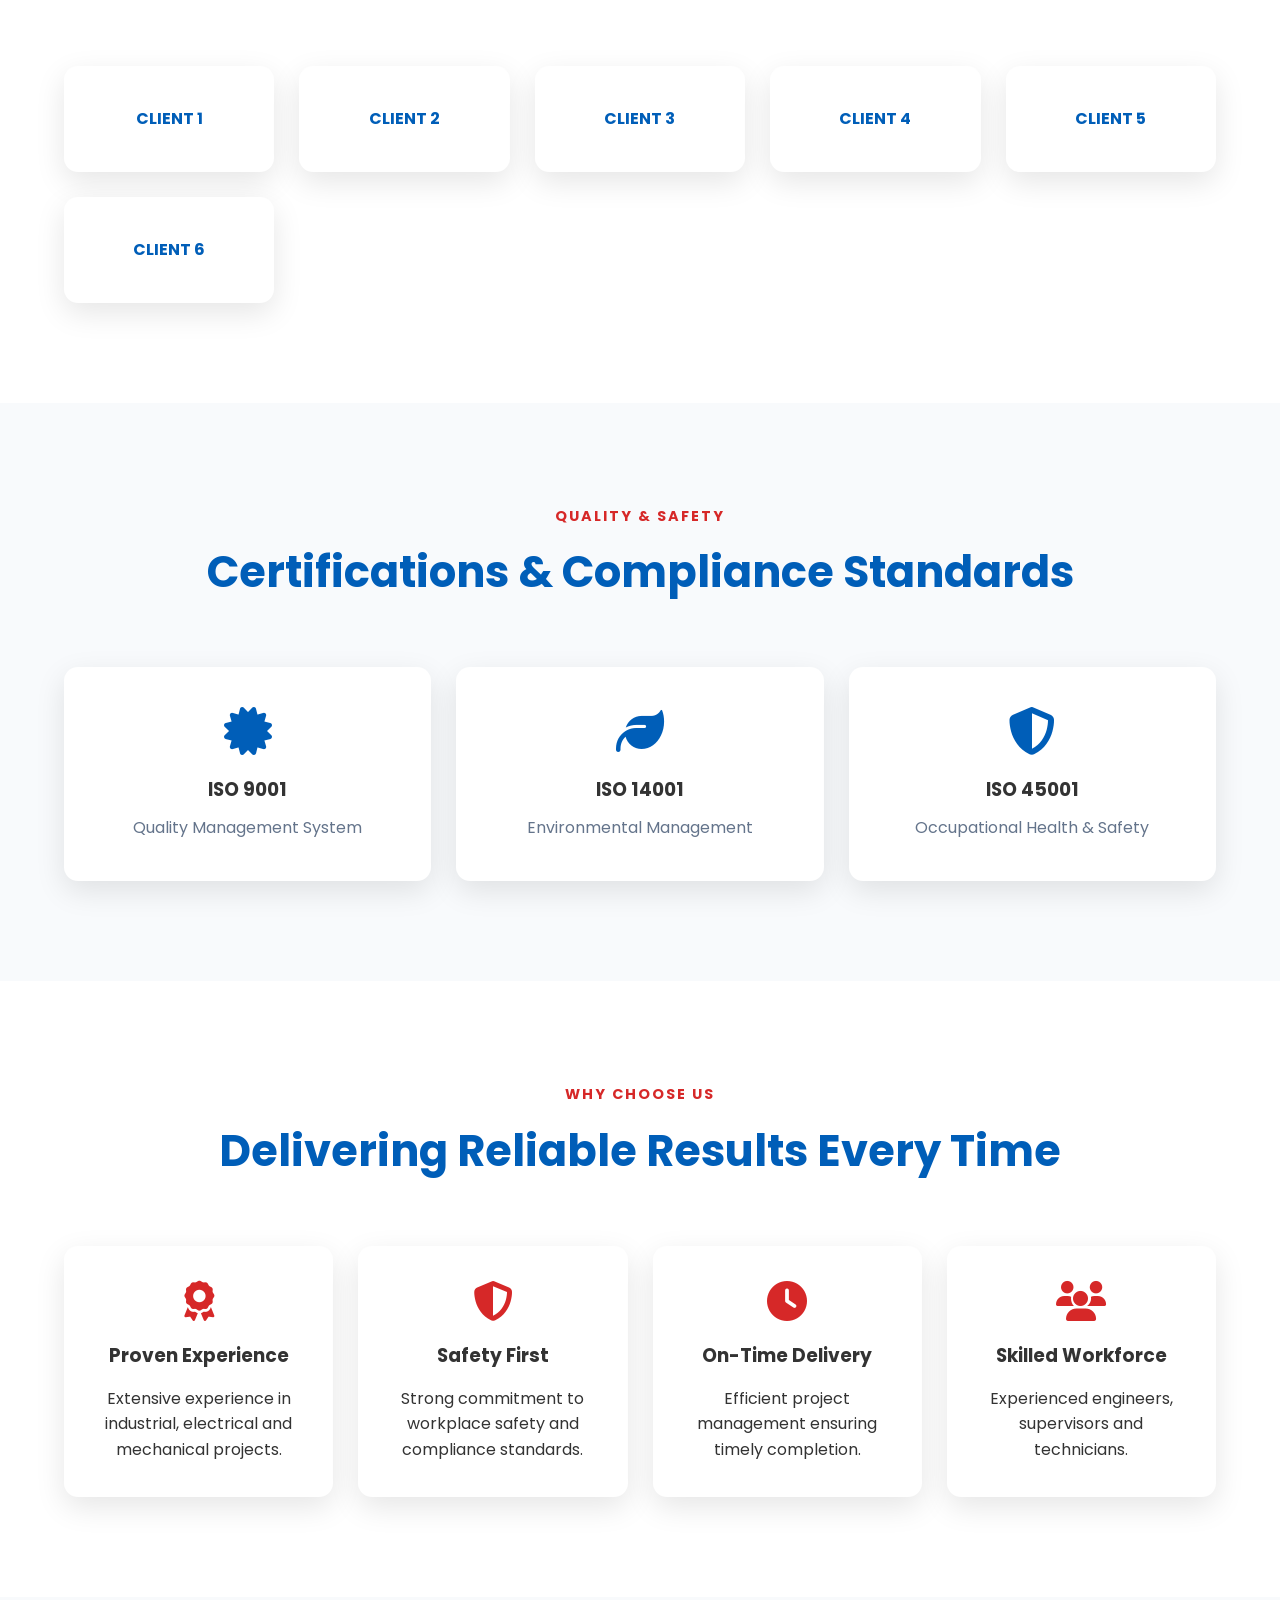
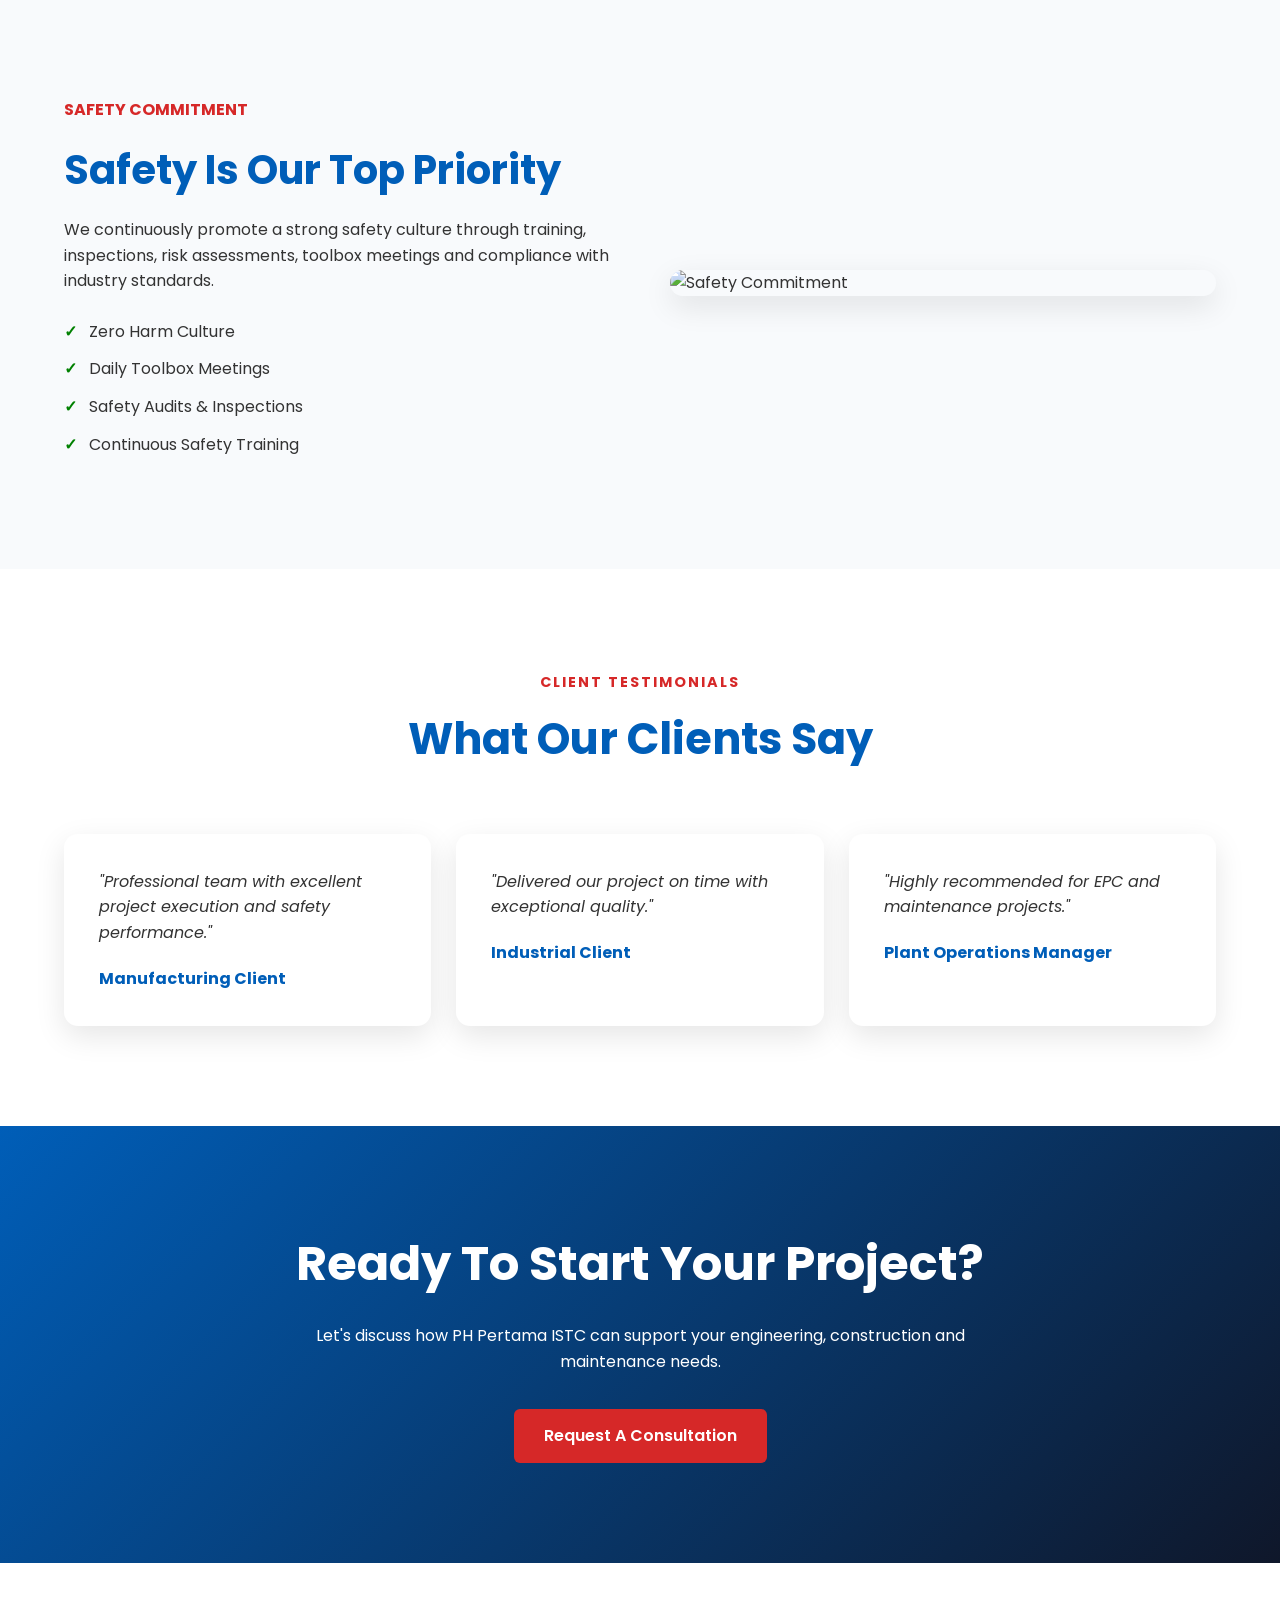
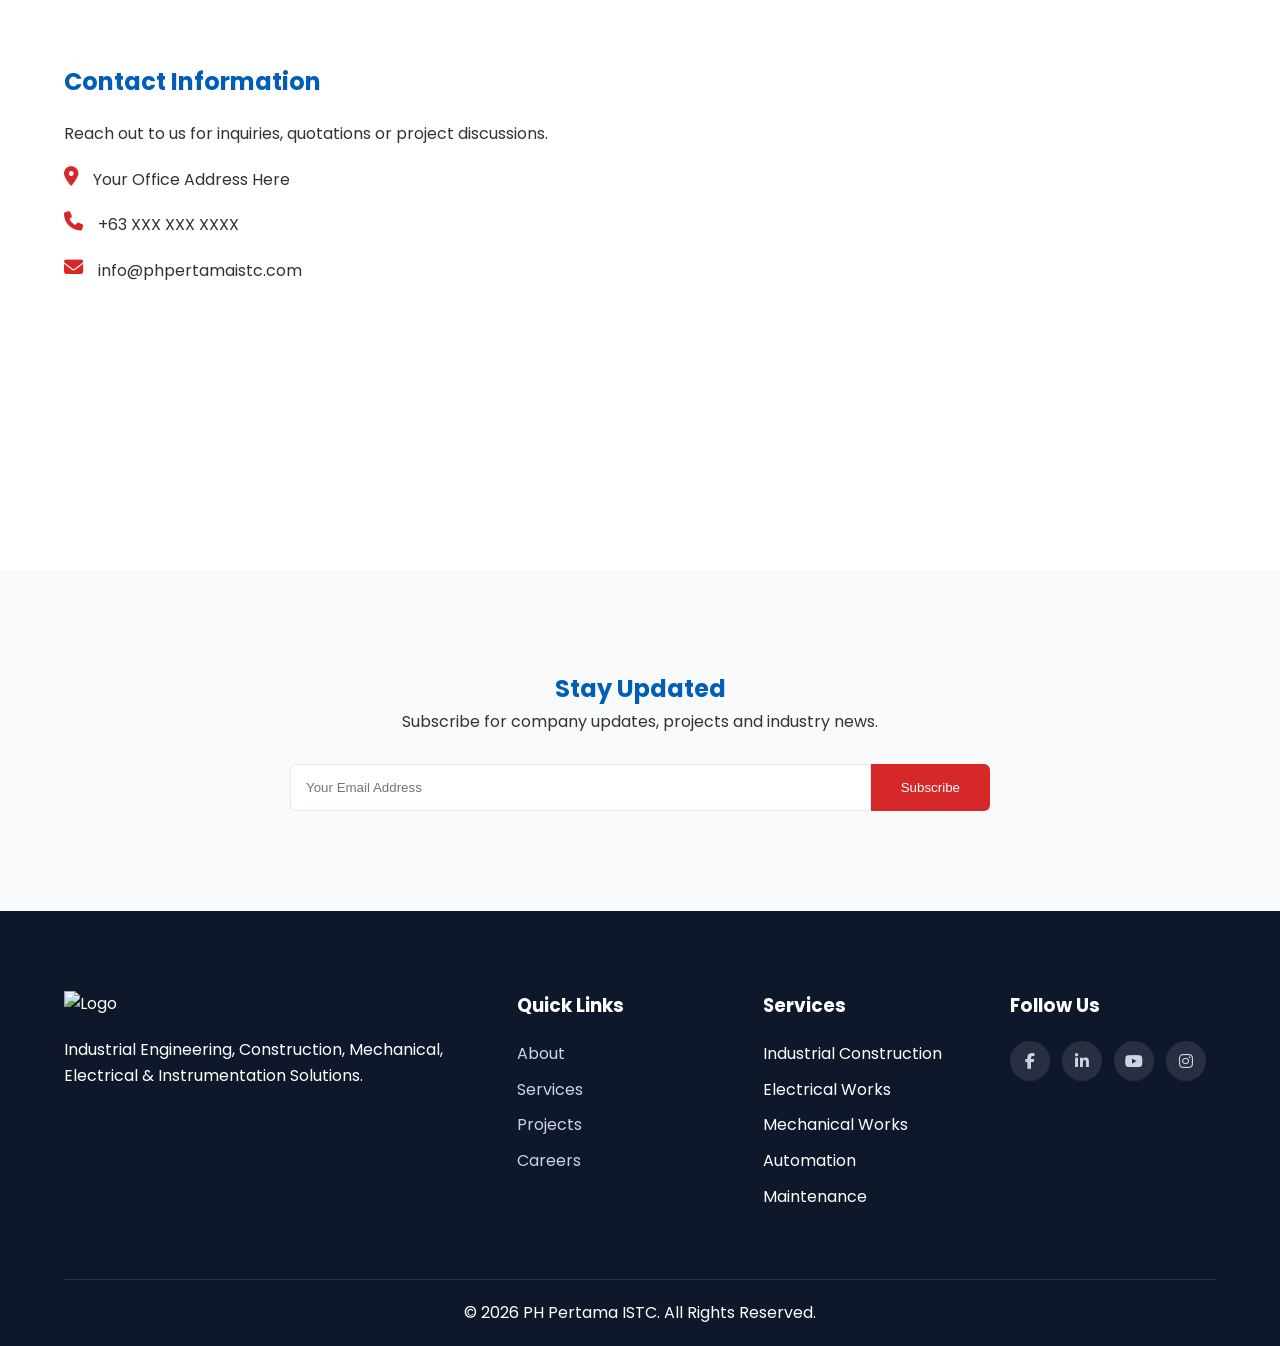
==== commit 3e0cb4cf: "added first page with js" ====
--- a/index.html
+++ b/index.html
@@ -1,638 +1,1369 @@
 <!DOCTYPE html>
 <html lang="en">
+
 <head>
+
 <meta charset="UTF-8">
 <meta name="viewport" content="width=device-width, initial-scale=1.0">
 
-<title>PH PERTAMA ISTC</title>
-
-<link rel="preconnect" href="https://fonts.googleapis.com">
-<link rel="preconnect" href="https://fonts.gstatic.com" crossorigin>
-
-<link href="https://fonts.googleapis.com/css2?family=Poppins:wght@300;400;500;600;700;800&display=swap" rel="stylesheet">
+<title>
+PH Pertama ISTC | Industrial Engineering & Construction
+</title>
+
+<meta name="description"
+content="PH Pertama ISTC provides Industrial Construction, Electrical Engineering, Mechanical Installation, Automation, Instrumentation and Maintenance Services.">
+
+<meta name="keywords"
+content="Industrial Construction, Electrical Engineering, Mechanical Works, EPC Contractor, Automation, Instrumentation">
+
+<meta name="author"
+content="PH Pertama ISTC">
+
+<meta property="og:title"
+content="PH Pertama ISTC">
+
+<meta property="og:description"
+content="Engineering Excellence Through Quality, Safety and Innovation">
+
+<meta property="og:type"
+content="website">
+
+<meta property="og:image"
+content="https://i.postimg.cc/mrgH3jV1/Untitled.png">
+
+<meta property="og:url"
+content="https://yourdomain.com">
+
+<link rel="icon"
+href="https://i.postimg.cc/mrgH3jV1/Untitled.png">
+
+<link rel="preconnect"
+href="https://fonts.googleapis.com">
+
+<link rel="preconnect"
+href="https://fonts.gstatic.com"
+crossorigin>
+
+<link href="https://fonts.googleapis.com/css2?family=Poppins:wght@300;400;500;600;700;800&display=swap"
+rel="stylesheet">
 
 <link rel="stylesheet"
-href="style.css">
+href="https://cdnjs.cloudflare.com/ajax/libs/font-awesome/6.5.1/css/all.min.css">
+
+<link rel="stylesheet"
+href="css/style.css">
 
 </head>
 
 <body>
 
-<!-- MOBILE MENU -->
-
-<div class="mobile-menu">
-
-  <a href="#home">Home</a>
-  <a href="#about">About</a>
-  <a href="#services">Services</a>
-  <a href="#projects">Projects</a>
-  <a href="#timeline">Timeline</a>
-  <a href="#team">Team</a>
-  <a href="#contact">Contact</a>
+<!-- ==========================
+     MOBILE MENU
+========================== -->
+
+<div class="mobile-menu" id="mobileMenu">
+
+    <a href="index.html">Home</a>
+
+    <a href="about.html">About</a>
+
+    <a href="services.html">Services</a>
+
+    <a href="projects.html">Projects</a>
+
+    <a href="careers.html">Careers</a>
+
+    <a href="contact.html">Contact</a>
 
 </div>
 
-<!-- HEADER -->
+<!-- ==========================
+     HEADER
+========================== -->
 
 <header id="header">
 
-  <div class="container nav-container">
-
-    <div class="logo-area">
-
-      <img
-      src="https://i.postimg.cc/g26yLVWV/Untitled-removebg-preview.png"
-      alt="PH Pertama ISTC">
-
-      <div>
-        <h3>PH PERTAMA ISTC</h3>
-        <small>Industrial Engineering & Construction</small>
-      </div>
-
-    </div>
-
-    <nav>
-
-      <ul>
-
-        <li><a href="#home">Home</a></li>
-        <li><a href="#about">About</a></li>
-        <li><a href="#services">Services</a></li>
-        <li><a href="#projects">Projects</a></li>
-        <li><a href="#team">Team</a></li>
-        <li><a href="#contact">Contact</a></li>
-
-      </ul>
-
-    </nav>
-
-    <div class="nav-actions">
-
-      <button id="themeToggle">
-        <i class="fa-solid fa-moon"></i>
-      </button>
-
-      <button id="menuBtn">
-        <i class="fa-solid fa-bars"></i>
-      </button>
-
-    </div>
-
-  </div>
+    <div class="container nav-container">
+
+        <a href="index.html" class="logo-area">
+
+            <img
+            src="https://i.postimg.cc/mrgH3jV1/Untitled.png"
+            alt="PH Pertama ISTC Logo">
+
+            <div>
+
+                <h3>
+                    PH PERTAMA ISTC
+                </h3>
+
+                <span>
+                    Industrial Engineering & Construction
+                </span>
+
+            </div>
+
+        </a>
+
+        <nav>
+
+            <ul>
+
+                <li>
+                    <a href="index.html">
+                        Home
+                    </a>
+                </li>
+
+                <li>
+                    <a href="about.html">
+                        About
+                    </a>
+                </li>
+
+                <li>
+                    <a href="services.html">
+                        Services
+                    </a>
+                </li>
+
+                <li>
+                    <a href="projects.html">
+                        Projects
+                    </a>
+                </li>
+
+                <li>
+                    <a href="careers.html">
+                        Careers
+                    </a>
+                </li>
+
+                <li>
+                    <a href="contact.html">
+                        Contact
+                    </a>
+                </li>
+
+            </ul>
+
+        </nav>
+
+        <div class="nav-actions">
+
+            <button id="themeToggle">
+
+                <i class="fa-solid fa-moon"></i>
+
+            </button>
+
+            <button id="menuBtn">
+
+                <i class="fa-solid fa-bars"></i>
+
+            </button>
+
+        </div>
+
+    </div>
 
 </header>
 
-<!-- HERO -->
-
-<section id="home">
-
-  <video autoplay muted loop playsinline id="heroVideo">
-
-    <source
-    src="https://cdn.coverr.co/videos/coverr-construction-workers-1565871379199?download=1080p"
-    type="video/mp4">
-
-  </video>
-
-  <div class="hero-overlay"></div>
-
-  <div class="hero-content">
-
-
-    <h4>
-      INDUSTRIAL • MECHANICAL • ELECTRICAL • INSTRUMENTATION
-    </h4>
-
-    <h1>
-      Engineering Excellence Through Quality, Safety & Innovation
-    </h1>
-
-    <p>
-
-      Delivering industrial construction,
-      electrical engineering, mechanical installation,
-      automation and maintenance solutions.
-
-    </p>
-
-    <div class="hero-buttons">
-
-      <a href="#contact" class="btn-primary">
-        Request Quotation
-      </a>
-
-      <a href="#projects" class="btn-secondary">
-        View Projects
-      </a>
-
-    </div>
-
-  </div>
+<!-- ==========================
+     HERO SECTION
+========================== -->
+
+<section class="hero">
+
+    <div class="hero-overlay"></div>
+
+    <video
+    autoplay
+    muted
+    loop
+    playsinline
+    class="hero-video">
+
+        <source
+        src="assets/video/construction.mp4"
+        type="video/mp4">
+
+    </video>
+
+    <div class="container">
+
+        <div class="hero-content">
+
+            <div class="hero-badge">
+
+                INDUSTRIAL • MECHANICAL • ELECTRICAL • AUTOMATION
+
+            </div>
+
+            <h1>
+
+                Engineering Excellence Through Quality,
+                Safety & Innovation
+
+            </h1>
+
+            <p>
+
+                Delivering industrial construction,
+                engineering, automation and maintenance
+                solutions throughout the Philippines.
+
+            </p>
+
+            <div class="hero-buttons">
+
+                <a href="contact.html"
+                class="btn-primary">
+
+                    Request Quotation
+
+                </a>
+
+                <a href="projects.html"
+                class="btn-secondary">
+
+                    View Projects
+
+                </a>
+
+            </div>
+
+        </div>
+
+    </div>
 
 </section>
 
-<!-- DASHBOARD STATS -->
-
-<section id="stats">
-
-  <div class="container">
-
-    <div class="stats-grid">
-
-      <div class="stat-card">
-        <span class="counter" data-target="250">0</span>
-        <h3>Projects Completed</h3>
-      </div>
-
-      <div class="stat-card">
-        <span class="counter" data-target="1200000">0</span>
-        <h3>Safe Manhours</h3>
-      </div>
-
-      <div class="stat-card">
-        <span class="counter" data-target="95">0</span>
-        <h3>Client Satisfaction %</h3>
-      </div>
-
-      <div class="stat-card">
-        <span class="counter" data-target="15">0</span>
-        <h3>Years Experience</h3>
-      </div>
-
-    </div>
-
-  </div>
+<!-- ==========================
+     STATISTICS DASHBOARD
+========================== -->
+
+<section class="stats-section">
+
+    <div class="container">
+
+        <div class="stats-grid">
+
+            <div class="stat-card">
+
+                <div class="stat-icon">
+
+                    <i class="fa-solid fa-industry"></i>
+
+                </div>
+
+                <span
+                class="counter"
+                data-target="250">
+
+                    0
+
+                </span>
+
+                <h3>
+
+                    Projects Completed
+
+                </h3>
+
+            </div>
+
+            <div class="stat-card">
+
+                <div class="stat-icon">
+
+                    <i class="fa-solid fa-helmet-safety"></i>
+
+                </div>
+
+                <span
+                class="counter"
+                data-target="1200000">
+
+                    0
+
+                </span>
+
+                <h3>
+
+                    Safe Manhours
+
+                </h3>
+
+            </div>
+
+            <div class="stat-card">
+
+                <div class="stat-icon">
+
+                    <i class="fa-solid fa-users"></i>
+
+                </div>
+
+                <span
+                class="counter"
+                data-target="95">
+
+                    0
+
+                </span>
+
+                <h3>
+
+                    Client Satisfaction %
+
+                </h3>
+
+            </div>
+
+            <div class="stat-card">
+
+                <div class="stat-icon">
+
+                    <i class="fa-solid fa-award"></i>
+
+                </div>
+
+                <span
+                class="counter"
+                data-target="15">
+
+                    0
+
+                </span>
+
+                <h3>
+
+                    Years Experience
+
+                </h3>
+
+            </div>
+
+        </div>
+
+    </div>
 
 </section>
 
-<!-- ABOUT -->
-
-<section id="about">
-
-  <div class="container">
-
-    <div class="section-title">
-
-      <h2>Who We Are</h2>
-
-      <p>
-        A trusted industrial contractor providing
-        engineering, construction and maintenance services.
-      </p>
-
-    </div>
-
-    <div class="about-grid">
-
-      <div class="about-image">
-
-        <img
-        src="https://images.unsplash.com/photo-1541888946425-d81bb19240f5">
-
-      </div>
-
-      <div class="about-content">
-
-        <h3>
-          PH PERTAMA ISTC
-        </h3>
-
-        <p>
-
-          We provide comprehensive industrial,
-          mechanical, electrical and instrumentation
-          services to manufacturing plants,
-          steel mills, power facilities and commercial clients.
-
-        </p>
-
-      </div>
-
-    </div>
-
-  </div>
+<!-- ==========================
+     NEXT SECTION STARTS HERE
+     PART 2 CONTINUES
+========================== -->
+
+<!-- ==================================
+     ABOUT COMPANY
+=================================== -->
+
+<section class="about-preview">
+
+    <div class="container">
+
+        <div class="section-header">
+
+            <span>ABOUT PH PERTAMA ISTC</span>
+
+            <h2>
+                Your Trusted Industrial Engineering &
+                Construction Partner
+            </h2>
+
+        </div>
+
+        <div class="about-grid">
+
+            <div class="about-image">
+
+                <img
+                src="https://images.unsplash.com/photo-1541888946425-d81bb19240f5?auto=format&fit=crop&w=1200&q=80"
+                alt="Industrial Construction">
+
+            </div>
+
+            <div class="about-content">
+
+                <h3>
+                    Delivering Engineering Excellence
+                </h3>
+
+                <p>
+
+                    PH Pertama ISTC specializes in
+                    Industrial Construction,
+                    Mechanical Installation,
+                    Electrical Engineering,
+                    Instrumentation,
+                    Automation and Maintenance Services.
+
+                </p>
+
+                <p>
+
+                    Our commitment to safety,
+                    quality and innovation allows us
+                    to successfully deliver projects
+                    across industrial, commercial
+                    and manufacturing sectors.
+
+                </p>
+
+                <a href="about.html"
+                class="btn-primary">
+
+                    Learn More
+
+                </a>
+
+            </div>
+
+        </div>
+
+    </div>
 
 </section>
 
-<!-- MVV -->
-
-<section id="mvv">
-
-  <div class="container">
-
-    <div class="mvv-grid">
-
-      <div class="mvv-card">
-
-        <i class="fa-solid fa-bullseye"></i>
-
-        <h3>Mission</h3>
-
-        <p>
-          Deliver quality engineering solutions safely
-          and efficiently.
-        </p>
-
-      </div>
-
-      <div class="mvv-card">
-
-        <i class="fa-solid fa-eye"></i>
-
-        <h3>Vision</h3>
-
-        <p>
-          Become a leading industrial EPC contractor
-          in Southeast Asia.
-        </p>
-
-      </div>
-
-      <div class="mvv-card">
-
-        <i class="fa-solid fa-handshake"></i>
-
-        <h3>Core Values</h3>
-
-        <p>
-          Safety, Integrity, Excellence,
-          Innovation and Teamwork.
-        </p>
-
-      </div>
-
-    </div>
-
-  </div>
+<!-- ==================================
+     MISSION VISION VALUES
+=================================== -->
+
+<section class="mvv-section">
+
+    <div class="container">
+
+        <div class="mvv-grid">
+
+            <div class="mvv-card">
+
+                <div class="mvv-icon">
+
+                    <i class="fa-solid fa-bullseye"></i>
+
+                </div>
+
+                <h3>Mission</h3>
+
+                <p>
+
+                    Deliver safe, reliable and
+                    innovative engineering solutions
+                    that exceed client expectations.
+
+                </p>
+
+            </div>
+
+            <div class="mvv-card">
+
+                <div class="mvv-icon">
+
+                    <i class="fa-solid fa-eye"></i>
+
+                </div>
+
+                <h3>Vision</h3>
+
+                <p>
+
+                    Become one of the most trusted
+                    industrial EPC contractors
+                    in Southeast Asia.
+
+                </p>
+
+            </div>
+
+            <div class="mvv-card">
+
+                <div class="mvv-icon">
+
+                    <i class="fa-solid fa-handshake"></i>
+
+                </div>
+
+                <h3>Core Values</h3>
+
+                <p>
+
+                    Integrity, Safety,
+                    Excellence, Innovation
+                    and Teamwork.
+
+                </p>
+
+            </div>
+
+        </div>
+
+    </div>
 
 </section>
 
-<!-- SERVICES -->
-
-<section id="services">
-
-  <div class="container">
-
-    <div class="section-title">
-
-      <h2>Our Services</h2>
-
-    </div>
-
-    <div class="services-grid">
-
-      <div class="service-card">
-        <i class="fa-solid fa-industry"></i>
-        <h3>Industrial Construction</h3>
-      </div>
-
-      <div class="service-card">
-        <i class="fa-solid fa-bolt"></i>
-        <h3>Electrical Engineering</h3>
-      </div>
-
-      <div class="service-card">
-        <i class="fa-solid fa-gears"></i>
-        <h3>Mechanical Works</h3>
-      </div>
-
-      <div class="service-card">
-        <i class="fa-solid fa-microchip"></i>
-        <h3>Instrumentation</h3>
-      </div>
-
-      <div class="service-card">
-        <i class="fa-solid fa-robot"></i>
-        <h3>Automation</h3>
-      </div>
-
-      <div class="service-card">
-        <i class="fa-solid fa-screwdriver-wrench"></i>
-        <h3>Maintenance Services</h3>
-      </div>
-
-    </div>
-
-  </div>
+<!-- ==================================
+     SERVICES PREVIEW
+=================================== -->
+
+<section class="services-preview">
+
+    <div class="container">
+
+        <div class="section-header">
+
+            <span>OUR SERVICES</span>
+
+            <h2>
+                Comprehensive Engineering &
+                Construction Solutions
+            </h2>
+
+        </div>
+
+        <div class="services-grid">
+
+            <div class="service-card">
+
+                <i class="fa-solid fa-industry"></i>
+
+                <h3>
+                    Industrial Construction
+                </h3>
+
+                <p>
+                    Industrial plants,
+                    manufacturing facilities
+                    and infrastructure projects.
+                </p>
+
+            </div>
+
+            <div class="service-card">
+
+                <i class="fa-solid fa-bolt"></i>
+
+                <h3>
+                    Electrical Engineering
+                </h3>
+
+                <p>
+                    Power systems,
+                    substations,
+                    cable installation and testing.
+                </p>
+
+            </div>
+
+            <div class="service-card">
+
+                <i class="fa-solid fa-gears"></i>
+
+                <h3>
+                    Mechanical Works
+                </h3>
+
+                <p>
+                    Equipment installation,
+                    piping fabrication
+                    and commissioning.
+                </p>
+
+            </div>
+
+            <div class="service-card">
+
+                <i class="fa-solid fa-microchip"></i>
+
+                <h3>
+                    Instrumentation
+                </h3>
+
+                <p>
+                    Control systems,
+                    field instruments
+                    and calibration services.
+                </p>
+
+            </div>
+
+            <div class="service-card">
+
+                <i class="fa-solid fa-robot"></i>
+
+                <h3>
+                    Automation
+                </h3>
+
+                <p>
+                    PLC, SCADA,
+                    industrial networking
+                    and system integration.
+                </p>
+
+            </div>
+
+            <div class="service-card">
+
+                <i class="fa-solid fa-screwdriver-wrench"></i>
+
+                <h3>
+                    Maintenance Services
+                </h3>
+
+                <p>
+                    Preventive,
+                    corrective and shutdown
+                    maintenance support.
+                </p>
+
+            </div>
+
+        </div>
+
+        <div class="center-btn">
+
+            <a href="services.html"
+            class="btn-primary">
+
+                View All Services
+
+            </a>
+
+        </div>
+
+    </div>
 
 </section>
 
-<!-- PROJECTS -->
-
-<section id="projects">
-
-  <div class="container">
-
-    <div class="section-title">
-
-      <h2>Recent Projects</h2>
-
-    </div>
-
-    <div class="project-filters">
-
-      <button class="filter active" data-filter="all">
-        All
-      </button>
-
-      <button class="filter" data-filter="electrical">
-        Electrical
-      </button>
-
-      <button class="filter" data-filter="mechanical">
-        Mechanical
-      </button>
-
-      <button class="filter" data-filter="industrial">
-        Industrial
-      </button>
-
-    </div>
-
-    <div class="projects-grid">
-
-      <div class="project industrial">
-
-        <img src="https://images.unsplash.com/photo-1504307651254-35680f356dfd">
-
-        <div class="project-info">
-
-          <h4>Steel Plant Upgrade</h4>
-
-        </div>
-
-      </div>
-
-      <div class="project electrical">
-
-        <img src="https://images.unsplash.com/photo-1621905252507-b35492cc74b4">
-
-        <div class="project-info">
-
-          <h4>Substation Installation</h4>
-
-        </div>
-
-      </div>
-
-      <div class="project mechanical">
-
-        <img src="https://images.unsplash.com/photo-1541888946425-d81bb19240f5">
-
-        <div class="project-info">
-
-          <h4>Mechanical Installation</h4>
-
-        </div>
-
-      </div>
-
-    </div>
-
-  </div>
+<!-- ==================================
+     FEATURED PROJECTS
+=================================== -->
+
+<section class="featured-projects">
+
+    <div class="container">
+
+        <div class="section-header">
+
+            <span>FEATURED PROJECTS</span>
+
+            <h2>
+                Recent Engineering &
+                Construction Works
+            </h2>
+
+        </div>
+
+        <div class="projects-grid">
+
+            <div class="project-card">
+
+                <img
+                src="https://images.unsplash.com/photo-1504307651254-35680f356dfd?auto=format&fit=crop&w=1200&q=80">
+
+                <div class="project-content">
+
+                    <h3>
+                        Steel Plant Upgrade
+                    </h3>
+
+                    <p>
+                        Mechanical and Electrical
+                        modernization project.
+                    </p>
+
+                </div>
+
+            </div>
+
+            <div class="project-card">
+
+                <img
+                src="https://images.unsplash.com/photo-1486406146926-c627a92ad1ab?auto=format&fit=crop&w=1200&q=80">
+
+                <div class="project-content">
+
+                    <h3>
+                        Industrial Facility Expansion
+                    </h3>
+
+                    <p>
+                        Turnkey EPC project
+                        for manufacturing operations.
+                    </p>
+
+                </div>
+
+            </div>
+
+            <div class="project-card">
+
+                <img
+                src="https://images.unsplash.com/photo-1541888946425-d81bb19240f5?auto=format&fit=crop&w=1200&q=80">
+
+                <div class="project-content">
+
+                    <h3>
+                        Equipment Installation
+                    </h3>
+
+                    <p>
+                        Installation and commissioning
+                        of industrial machinery.
+                    </p>
+
+                </div>
+
+            </div>
+
+        </div>
+
+        <div class="center-btn">
+
+            <a href="projects.html"
+            class="btn-primary">
+
+                View All Projects
+
+            </a>
+
+        </div>
+
+    </div>
 
 </section>
 
-<!-- TIMELINE -->
-
-<section id="timeline">
-
-  <div class="container">
-
-    <div class="section-title">
-
-      <h2>Company Journey</h2>
-
-    </div>
-
-    <div class="timeline">
-
-      <div class="timeline-item">
-        <h4>2010</h4>
-        <p>Company Established</p>
-      </div>
-
-      <div class="timeline-item">
-        <h4>2015</h4>
-        <p>Major Industrial Projects</p>
-      </div>
-
-      <div class="timeline-item">
-        <h4>2020</h4>
-        <p>Regional Expansion</p>
-      </div>
-
-      <div class="timeline-item">
-        <h4>2025</h4>
-        <p>Advanced EPC Services</p>
-      </div>
-
-    </div>
-
-  </div>
+<!-- ==================================
+     CLIENTS SECTION
+=================================== -->
+
+<section class="clients-section">
+
+    <div class="container">
+
+        <div class="section-header">
+
+            <span>OUR CLIENTS</span>
+
+            <h2>
+                Trusted By Industry Leaders
+            </h2>
+
+        </div>
+
+        <div class="clients-grid">
+
+            <div class="client-logo">CLIENT 1</div>
+
+            <div class="client-logo">CLIENT 2</div>
+
+            <div class="client-logo">CLIENT 3</div>
+
+            <div class="client-logo">CLIENT 4</div>
+
+            <div class="client-logo">CLIENT 5</div>
+
+            <div class="client-logo">CLIENT 6</div>
+
+        </div>
+
+    </div>
 
 </section>
 
-<!-- TEAM -->
-
-<section id="team">
-
-  <div class="container">
-
-    <div class="section-title">
-
-      <h2>Leadership Team</h2>
-
-    </div>
-
-    <div class="team-grid">
-
-      <div class="team-card">
-
-        <img src="https://randomuser.me/api/portraits/men/32.jpg">
-
-        <h4>John Doe</h4>
-
-        <p>Managing Director</p>
-
-      </div>
-
-      <div class="team-card">
-
-        <img src="https://randomuser.me/api/portraits/men/50.jpg">
-
-        <h4>Michael Tan</h4>
-
-        <p>Engineering Manager</p>
-
-      </div>
-
-      <div class="team-card">
-
-        <img src="https://randomuser.me/api/portraits/women/65.jpg">
-
-        <h4>Sarah Lee</h4>
-
-        <p>Project Manager</p>
-
-      </div>
-
-    </div>
-
-  </div>
+<!-- ==================================
+     CERTIFICATIONS
+=================================== -->
+
+<section class="certifications-section">
+
+    <div class="container">
+
+        <div class="section-header">
+
+            <span>QUALITY & SAFETY</span>
+
+            <h2>
+                Certifications &
+                Compliance Standards
+            </h2>
+
+        </div>
+
+        <div class="cert-grid">
+
+            <div class="cert-card">
+
+                <i class="fa-solid fa-certificate"></i>
+
+                <h3>ISO 9001</h3>
+
+                <p>
+                    Quality Management System
+                </p>
+
+            </div>
+
+            <div class="cert-card">
+
+                <i class="fa-solid fa-leaf"></i>
+
+                <h3>ISO 14001</h3>
+
+                <p>
+                    Environmental Management
+                </p>
+
+            </div>
+
+            <div class="cert-card">
+
+                <i class="fa-solid fa-shield-halved"></i>
+
+                <h3>ISO 45001</h3>
+
+                <p>
+                    Occupational Health & Safety
+                </p>
+
+            </div>
+
+        </div>
+
+    </div>
 
 </section>
 
-<!-- CERTIFICATIONS -->
-
-<section id="certifications">
-
-  <div class="container">
-
-    <div class="section-title">
-
-      <h2>Certifications</h2>
-
-    </div>
-
-    <div class="cert-grid">
-
-      <div class="cert-card">ISO 9001</div>
-      <div class="cert-card">ISO 14001</div>
-      <div class="cert-card">ISO 45001</div>
-
-    </div>
-
-  </div>
+<!-- ==================================
+     PART 3 CONTINUES
+=================================== -->
+
+<!-- ==================================
+     WHY CHOOSE US
+=================================== -->
+
+<section class="why-us">
+
+    <div class="container">
+
+        <div class="section-header">
+
+            <span>WHY CHOOSE US</span>
+
+            <h2>
+                Delivering Reliable Results
+                Every Time
+            </h2>
+
+        </div>
+
+        <div class="why-grid">
+
+            <div class="why-card">
+
+                <i class="fa-solid fa-award"></i>
+
+                <h3>
+                    Proven Experience
+                </h3>
+
+                <p>
+                    Extensive experience in industrial,
+                    electrical and mechanical projects.
+                </p>
+
+            </div>
+
+            <div class="why-card">
+
+                <i class="fa-solid fa-shield-halved"></i>
+
+                <h3>
+                    Safety First
+                </h3>
+
+                <p>
+                    Strong commitment to workplace
+                    safety and compliance standards.
+                </p>
+
+            </div>
+
+            <div class="why-card">
+
+                <i class="fa-solid fa-clock"></i>
+
+                <h3>
+                    On-Time Delivery
+                </h3>
+
+                <p>
+                    Efficient project management
+                    ensuring timely completion.
+                </p>
+
+            </div>
+
+            <div class="why-card">
+
+                <i class="fa-solid fa-users"></i>
+
+                <h3>
+                    Skilled Workforce
+                </h3>
+
+                <p>
+                    Experienced engineers,
+                    supervisors and technicians.
+                </p>
+
+            </div>
+
+        </div>
+
+    </div>
 
 </section>
 
-<!-- QUOTE CALCULATOR -->
-
-<section id="calculator">
-
-  <div class="container">
-
-    <div class="section-title">
-
-      <h2>Quick Cost Estimator</h2>
-
-    </div>
-
-    <div class="calculator-box">
-
-      <select id="projectType">
-
-        <option value="500">Electrical Project</option>
-        <option value="700">Mechanical Project</option>
-        <option value="1000">Industrial Construction</option>
-
-      </select>
-
-      <input
-      type="number"
-      id="projectSize"
-      placeholder="Project Size (sqm)">
-
-      <button id="calculateBtn">
-
-        Estimate Cost
-
-      </button>
-
-      <h3 id="estimateResult">
-        Estimated Cost: ₱0
-      </h3>
-
-    </div>
-
-  </div>
+<!-- ==================================
+     SAFETY COMMITMENT
+=================================== -->
+
+<section class="safety-section">
+
+    <div class="container">
+
+        <div class="safety-grid">
+
+            <div class="safety-content">
+
+                <span>SAFETY COMMITMENT</span>
+
+                <h2>
+                    Safety Is Our Top Priority
+                </h2>
+
+                <p>
+
+                    We continuously promote a strong
+                    safety culture through training,
+                    inspections, risk assessments,
+                    toolbox meetings and compliance
+                    with industry standards.
+
+                </p>
+
+                <ul class="safety-list">
+
+                    <li>
+                        Zero Harm Culture
+                    </li>
+
+                    <li>
+                        Daily Toolbox Meetings
+                    </li>
+
+                    <li>
+                        Safety Audits & Inspections
+                    </li>
+
+                    <li>
+                        Continuous Safety Training
+                    </li>
+
+                </ul>
+
+            </div>
+
+            <div class="safety-image">
+
+                <img
+                src="https://images.unsplash.com/photo-1581092580497-e0d23cbdf1dc?auto=format&fit=crop&w=1200&q=80"
+                alt="Safety Commitment">
+
+            </div>
+
+        </div>
+
+    </div>
 
 </section>
 
-<!-- CONTACT -->
-
-<section id="contact">
-
-  <div class="container">
-
-    <div class="section-title">
-
-      <h2>Contact Us</h2>
-
-    </div>
-
-    <form id="contactForm">
-
-      <input type="text" placeholder="Company Name">
-
-      <input type="email" placeholder="Email">
-
-      <textarea
-      rows="5"
-      placeholder="Project Requirements"></textarea>
-
-      <button type="submit">
-
-        Submit Inquiry
-
-      </button>
-
-    </form>
-
-  </div>
+<!-- ==================================
+     TESTIMONIALS
+=================================== -->
+
+<section class="testimonials">
+
+    <div class="container">
+
+        <div class="section-header">
+
+            <span>CLIENT TESTIMONIALS</span>
+
+            <h2>
+                What Our Clients Say
+            </h2>
+
+        </div>
+
+        <div class="testimonial-slider">
+
+            <div class="testimonial-card">
+
+                <p>
+
+                    "Professional team with
+                    excellent project execution
+                    and safety performance."
+
+                </p>
+
+                <h4>
+                    Manufacturing Client
+                </h4>
+
+            </div>
+
+            <div class="testimonial-card">
+
+                <p>
+
+                    "Delivered our project on time
+                    with exceptional quality."
+
+                </p>
+
+                <h4>
+                    Industrial Client
+                </h4>
+
+            </div>
+
+            <div class="testimonial-card">
+
+                <p>
+
+                    "Highly recommended for EPC
+                    and maintenance projects."
+
+                </p>
+
+                <h4>
+                    Plant Operations Manager
+                </h4>
+
+            </div>
+
+        </div>
+
+    </div>
 
 </section>
 
-<!-- FOOTER -->
+<!-- ==================================
+     CALL TO ACTION
+=================================== -->
+
+<section class="cta-section">
+
+    <div class="container">
+
+        <div class="cta-content">
+
+            <h2>
+
+                Ready To Start Your Project?
+
+            </h2>
+
+            <p>
+
+                Let's discuss how PH Pertama ISTC
+                can support your engineering,
+                construction and maintenance needs.
+
+            </p>
+
+            <a href="contact.html"
+            class="btn-primary">
+
+                Request A Consultation
+
+            </a>
+
+        </div>
+
+    </div>
+
+</section>
+
+<!-- ==================================
+     CONTACT PREVIEW
+=================================== -->
+
+<section class="contact-preview">
+
+    <div class="container">
+
+        <div class="contact-grid">
+
+            <div class="contact-info">
+
+                <h2>
+                    Contact Information
+                </h2>
+
+                <p>
+
+                    Reach out to us for inquiries,
+                    quotations or project discussions.
+
+                </p>
+
+                <div class="contact-item">
+
+                    <i class="fa-solid fa-location-dot"></i>
+
+                    <span>
+                        Your Office Address Here
+                    </span>
+
+                </div>
+
+                <div class="contact-item">
+
+                    <i class="fa-solid fa-phone"></i>
+
+                    <span>
+                        +63 XXX XXX XXXX
+                    </span>
+
+                </div>
+
+                <div class="contact-item">
+
+                    <i class="fa-solid fa-envelope"></i>
+
+                    <span>
+                        info@phpertamaistc.com
+                    </span>
+
+                </div>
+
+            </div>
+
+            <div class="contact-map">
+
+                <iframe
+                src="https://maps.google.com/maps?q=manila&t=&z=13&ie=UTF8&iwloc=&output=embed"
+                allowfullscreen
+                loading="lazy">
+                </iframe>
+
+            </div>
+
+        </div>
+
+    </div>
+
+</section>
+
+<!-- ==================================
+     NEWSLETTER
+=================================== -->
+
+<section class="newsletter">
+
+    <div class="container">
+
+        <div class="newsletter-content">
+
+            <h2>
+                Stay Updated
+            </h2>
+
+            <p>
+
+                Subscribe for company updates,
+                projects and industry news.
+
+            </p>
+
+            <form class="newsletter-form">
+
+                <input
+                type="email"
+                placeholder="Your Email Address">
+
+                <button type="submit">
+
+                    Subscribe
+
+                </button>
+
+            </form>
+
+        </div>
+
+    </div>
+
+</section>
+
+<!-- ==================================
+     FOOTER
+=================================== -->
 
 <footer>
 
-  <div class="container">
-
-    <h3>PH PERTAMA ISTC</h3>
-
-    <p>
-      Industrial Engineering, Construction,
-      Mechanical, Electrical & Instrumentation Solutions
-    </p>
-
-    <div class="footer-links">
-
-      <a href="#">Facebook</a>
-      <a href="#">LinkedIn</a>
-      <a href="#">Email</a>
-
-    </div>
-
-  </div>
+    <div class="container">
+
+        <div class="footer-grid">
+
+            <div class="footer-col">
+
+                <img
+                src="https://i.postimg.cc/mrgH3jV1/Untitled.png"
+                class="footer-logo"
+                alt="Logo">
+
+                <p>
+
+                    Industrial Engineering,
+                    Construction, Mechanical,
+                    Electrical & Instrumentation
+                    Solutions.
+
+                </p>
+
+            </div>
+
+            <div class="footer-col">
+
+                <h3>
+                    Quick Links
+                </h3>
+
+                <ul>
+
+                    <li>
+                        <a href="about.html">
+                            About
+                        </a>
+                    </li>
+
+                    <li>
+                        <a href="services.html">
+                            Services
+                        </a>
+                    </li>
+
+                    <li>
+                        <a href="projects.html">
+                            Projects
+                        </a>
+                    </li>
+
+                    <li>
+                        <a href="careers.html">
+                            Careers
+                        </a>
+                    </li>
+
+                </ul>
+
+            </div>
+
+            <div class="footer-col">
+
+                <h3>
+                    Services
+                </h3>
+
+                <ul>
+
+                    <li>Industrial Construction</li>
+                    <li>Electrical Works</li>
+                    <li>Mechanical Works</li>
+                    <li>Automation</li>
+                    <li>Maintenance</li>
+
+                </ul>
+
+            </div>
+
+            <div class="footer-col">
+
+                <h3>
+                    Follow Us
+                </h3>
+
+                <div class="social-links">
+
+                    <a href="#">
+                        <i class="fab fa-facebook-f"></i>
+                    </a>
+
+                    <a href="#">
+                        <i class="fab fa-linkedin-in"></i>
+                    </a>
+
+                    <a href="#">
+                        <i class="fab fa-youtube"></i>
+                    </a>
+
+                    <a href="#">
+                        <i class="fab fa-instagram"></i>
+                    </a>
+
+                </div>
+
+            </div>
+
+        </div>
+
+        <div class="footer-bottom">
+
+            <p>
+
+                © 2026 PH Pertama ISTC.
+                All Rights Reserved.
+
+            </p>
+
+        </div>
+
+    </div>
 
 </footer>
 
-<!-- FLOATING BUTTONS -->
+<!-- ==================================
+     FLOATING BUTTONS
+=================================== -->
 
 <button id="topBtn">
 
-  <i class="fa-solid fa-arrow-up"></i>
+    <i class="fa-solid fa-arrow-up"></i>
 
 </button>
 
-<a id="whatsappBtn" href="#">
-
-  <i class="fa-brands fa-whatsapp"></i>
+<a
+id="whatsappBtn"
+href="https://wa.me/639123456789"
+target="_blank">
+
+    <i class="fab fa-whatsapp"></i>
 
 </a>
 
-<!-- PROJECT MODAL -->
-
-<div id="projectModal">
-
-  <span id="closeModal">&times;</span>
-
-  <img id="modalImage">
-
-</div>
-
-<script src="script.js"></script>
+<!-- ==================================
+     JAVASCRIPT
+=================================== -->
+
+
+<script src="js/main.js"></script>
+
 </body>
 </html>
--- a/css/style.css
+++ b/css/style.css
@@ -0,0 +1,1157 @@
+/* ==================================================
+   PH PERTAMA ISTC
+   MASTER STYLESHEET
+================================================== */
+
+/* ========= GOOGLE FONT ========= */
+
+@import url('https://fonts.googleapis.com/css2?family=Poppins:wght@300;400;500;600;700;800&display=swap');
+
+/* ========= ROOT ========= */
+
+:root{
+
+    --primary:#005EB8;
+    --secondary:#D62828;
+    --accent:#FFC107;
+
+    --dark:#0F172A;
+    --dark2:#1E293B;
+
+    --light:#F8FAFC;
+    --white:#FFFFFF;
+
+    --gray:#64748B;
+    --border:#E2E8F0;
+
+    --shadow:
+    0 10px 30px rgba(0,0,0,.10);
+
+    --radius:14px;
+
+}
+
+/* ========= RESET ========= */
+
+*{
+    margin:0;
+    padding:0;
+    box-sizing:border-box;
+}
+
+html{
+    scroll-behavior:smooth;
+}
+
+body{
+
+    font-family:'Poppins',sans-serif;
+
+    line-height:1.6;
+
+    color:#333;
+
+    background:#fff;
+
+    overflow-x:hidden;
+
+}
+
+img{
+    max-width:100%;
+    display:block;
+}
+
+a{
+    text-decoration:none;
+}
+
+ul{
+    list-style:none;
+}
+
+.container{
+
+    width:90%;
+    max-width:1300px;
+
+    margin:auto;
+
+}
+
+/* ========= BUTTONS ========= */
+
+.btn-primary{
+
+    display:inline-block;
+
+    background:var(--secondary);
+
+    color:white;
+
+    padding:14px 30px;
+
+    border-radius:6px;
+
+    font-weight:600;
+
+    transition:.3s;
+
+}
+
+.btn-primary:hover{
+
+    transform:translateY(-3px);
+
+    box-shadow:var(--shadow);
+
+}
+
+.btn-secondary{
+
+    display:inline-block;
+
+    border:2px solid white;
+
+    color:white;
+
+    padding:14px 30px;
+
+    border-radius:6px;
+
+    font-weight:600;
+
+    transition:.3s;
+
+}
+
+.btn-secondary:hover{
+
+    background:white;
+
+    color:var(--primary);
+
+}
+
+/* ========= SECTION ========= */
+
+section{
+
+    padding:100px 0;
+
+}
+
+.section-header{
+
+    text-align:center;
+
+    margin-bottom:60px;
+
+}
+
+.section-header span{
+
+    color:var(--secondary);
+
+    font-weight:700;
+
+    letter-spacing:2px;
+
+    font-size:.9rem;
+
+}
+
+.section-header h2{
+
+    font-size:2.7rem;
+
+    margin-top:10px;
+
+    color:var(--primary);
+
+}
+
+/* ========= HEADER ========= */
+
+header{
+
+    position:fixed;
+
+    top:0;
+    left:0;
+
+    width:100%;
+
+    z-index:1000;
+
+    transition:.4s;
+
+}
+
+header.scrolled{
+
+    background:rgba(15,23,42,.96);
+
+    backdrop-filter:blur(12px);
+
+    box-shadow:0 5px 20px rgba(0,0,0,.25);
+
+}
+
+.nav-container{
+
+    display:flex;
+
+    justify-content:space-between;
+
+    align-items:center;
+
+    padding:18px 0;
+
+}
+
+.logo-area{
+
+    display:flex;
+
+    align-items:center;
+
+    gap:15px;
+
+}
+
+.logo-area img{
+
+    width:65px;
+
+}
+
+.logo-area h3{
+
+    color:white;
+
+    font-size:1.1rem;
+
+}
+
+.logo-area span{
+
+    color:#ddd;
+
+    font-size:.8rem;
+
+}
+
+nav ul{
+
+    display:flex;
+
+    gap:30px;
+
+}
+
+nav a{
+
+    color:white;
+
+    font-weight:500;
+
+    transition:.3s;
+
+}
+
+nav a:hover{
+
+    color:var(--accent);
+
+}
+
+/* ========= NAV ACTIONS ========= */
+
+.nav-actions{
+
+    display:flex;
+
+    gap:10px;
+
+}
+
+.nav-actions button{
+
+    width:42px;
+    height:42px;
+
+    border:none;
+
+    border-radius:50%;
+
+    cursor:pointer;
+
+    color:white;
+
+    background:
+    rgba(255,255,255,.15);
+
+}
+
+/* ========= MOBILE MENU ========= */
+
+#menuBtn{
+
+    display:none;
+
+}
+
+.mobile-menu{
+
+    position:fixed;
+
+    top:0;
+    right:-100%;
+
+    width:280px;
+
+    height:100vh;
+
+    background:var(--dark);
+
+    z-index:2000;
+
+    padding-top:90px;
+
+    transition:.4s;
+
+}
+
+.mobile-menu.active{
+
+    right:0;
+
+}
+
+.mobile-menu a{
+
+    display:block;
+
+    padding:18px 30px;
+
+    color:white;
+
+    border-bottom:
+    1px solid rgba(255,255,255,.08);
+
+}
+
+/* ========= HERO ========= */
+
+.hero{
+
+    height:100vh;
+
+    position:relative;
+
+    display:flex;
+
+    align-items:center;
+
+    overflow:hidden;
+
+}
+
+.hero-video{
+
+    position:absolute;
+
+    width:100%;
+    height:100%;
+
+    object-fit:cover;
+
+}
+
+.hero-overlay{
+
+    position:absolute;
+
+    inset:0;
+
+    background:
+    linear-gradient(
+    135deg,
+    rgba(0,94,184,.82),
+    rgba(15,23,42,.92)
+    );
+
+}
+
+.hero-content{
+
+    position:relative;
+
+    z-index:2;
+
+    color:white;
+
+    max-width:850px;
+
+}
+
+.hero-badge{
+
+    display:inline-block;
+
+    background:
+    rgba(255,255,255,.15);
+
+    padding:10px 20px;
+
+    border-radius:50px;
+
+    margin-bottom:25px;
+
+    font-size:.85rem;
+
+}
+
+.hero-content h1{
+
+    font-size:4rem;
+
+    line-height:1.2;
+
+    margin-bottom:25px;
+
+}
+
+.hero-content p{
+
+    font-size:1.15rem;
+
+    margin-bottom:35px;
+
+}
+
+/* ========= STATS ========= */
+
+.stats-section{
+
+    background:var(--light);
+
+}
+
+.stats-grid{
+
+    display:grid;
+
+    grid-template-columns:
+    repeat(auto-fit,minmax(250px,1fr));
+
+    gap:25px;
+
+}
+
+.stat-card{
+
+    background:white;
+
+    padding:35px;
+
+    text-align:center;
+
+    border-radius:var(--radius);
+
+    box-shadow:var(--shadow);
+
+}
+
+.stat-icon{
+
+    width:70px;
+    height:70px;
+
+    margin:auto;
+
+    margin-bottom:15px;
+
+    border-radius:50%;
+
+    display:flex;
+
+    align-items:center;
+    justify-content:center;
+
+    background:
+    rgba(0,94,184,.08);
+
+}
+
+.stat-icon i{
+
+    font-size:1.8rem;
+
+    color:var(--primary);
+
+}
+
+.counter{
+
+    display:block;
+
+    font-size:2.8rem;
+
+    font-weight:700;
+
+    color:var(--primary);
+
+}
+
+.stat-card h3{
+
+    margin-top:10px;
+
+}
+
+/* ==================================================
+   ABOUT SECTION
+================================================== */
+
+.about-preview{
+    background:white;
+}
+
+.about-grid{
+    display:grid;
+    grid-template-columns:1fr 1fr;
+    gap:60px;
+    align-items:center;
+}
+
+.about-image img{
+    border-radius:var(--radius);
+    box-shadow:var(--shadow);
+}
+
+.about-content h3{
+    font-size:2rem;
+    color:var(--primary);
+    margin-bottom:20px;
+}
+
+.about-content p{
+    margin-bottom:20px;
+    color:var(--gray);
+}
+
+/* ==================================================
+   MISSION VISION VALUES
+================================================== */
+
+.mvv-section{
+    background:var(--light);
+}
+
+.mvv-grid{
+    display:grid;
+    grid-template-columns:repeat(auto-fit,minmax(280px,1fr));
+    gap:30px;
+}
+
+.mvv-card{
+    background:white;
+    padding:40px;
+    border-radius:var(--radius);
+    text-align:center;
+    box-shadow:var(--shadow);
+}
+
+.mvv-icon{
+    width:80px;
+    height:80px;
+    margin:auto;
+    margin-bottom:20px;
+    border-radius:50%;
+    display:flex;
+    align-items:center;
+    justify-content:center;
+    background:rgba(0,94,184,.08);
+}
+
+.mvv-icon i{
+    font-size:2rem;
+    color:var(--primary);
+}
+
+.mvv-card h3{
+    margin-bottom:15px;
+}
+
+/* ==================================================
+   SERVICES
+================================================== */
+
+.services-preview{
+    background:white;
+}
+
+.services-grid{
+    display:grid;
+    grid-template-columns:repeat(auto-fit,minmax(280px,1fr));
+    gap:25px;
+}
+
+.service-card{
+    background:white;
+    border-radius:var(--radius);
+    padding:35px;
+    text-align:center;
+    box-shadow:var(--shadow);
+    border-top:5px solid var(--primary);
+    transition:.3s;
+}
+
+.service-card:hover{
+    transform:translateY(-10px);
+    border-top-color:var(--secondary);
+}
+
+.service-card i{
+    font-size:3rem;
+    color:var(--primary);
+    margin-bottom:20px;
+}
+
+.service-card h3{
+    margin-bottom:15px;
+}
+
+.service-card p{
+    color:var(--gray);
+}
+
+.center-btn{
+    text-align:center;
+    margin-top:50px;
+}
+
+/* ==================================================
+   PROJECTS
+================================================== */
+
+.featured-projects{
+    background:var(--light);
+}
+
+.projects-grid{
+    display:grid;
+    grid-template-columns:repeat(auto-fit,minmax(350px,1fr));
+    gap:30px;
+}
+
+.project-card{
+    overflow:hidden;
+    border-radius:var(--radius);
+    background:white;
+    box-shadow:var(--shadow);
+    transition:.3s;
+}
+
+.project-card:hover{
+    transform:translateY(-10px);
+}
+
+.project-card img{
+    height:250px;
+    width:100%;
+    object-fit:cover;
+}
+
+.project-content{
+    padding:25px;
+}
+
+.project-content h3{
+    color:var(--primary);
+    margin-bottom:10px;
+}
+
+.project-content p{
+    color:var(--gray);
+}
+
+/* ==================================================
+   CLIENTS
+================================================== */
+
+.clients-section{
+    background:white;
+}
+
+.clients-grid{
+    display:grid;
+    grid-template-columns:repeat(auto-fit,minmax(180px,1fr));
+    gap:25px;
+}
+
+.client-logo{
+    background:white;
+    padding:40px;
+    text-align:center;
+    border-radius:var(--radius);
+    box-shadow:var(--shadow);
+    font-weight:700;
+    color:var(--primary);
+}
+
+/* ==================================================
+   CERTIFICATIONS
+================================================== */
+
+.certifications-section{
+    background:var(--light);
+}
+
+.cert-grid{
+    display:grid;
+    grid-template-columns:repeat(auto-fit,minmax(280px,1fr));
+    gap:25px;
+}
+
+.cert-card{
+    background:white;
+    padding:40px;
+    text-align:center;
+    border-radius:var(--radius);
+    box-shadow:var(--shadow);
+}
+
+.cert-card i{
+    font-size:3rem;
+    margin-bottom:20px;
+    color:var(--primary);
+}
+
+.cert-card h3{
+    margin-bottom:10px;
+}
+
+.cert-card p{
+    color:var(--gray);
+}
+
+/* ==================================================
+   WHY CHOOSE US
+================================================== */
+
+.why-us{
+    background:white;
+}
+
+.why-grid{
+    display:grid;
+    grid-template-columns:repeat(auto-fit,minmax(250px,1fr));
+    gap:25px;
+}
+
+.why-card{
+    background:white;
+    border-radius:var(--radius);
+    padding:35px;
+    text-align:center;
+    box-shadow:var(--shadow);
+}
+
+.why-card i{
+    font-size:2.5rem;
+    color:var(--secondary);
+    margin-bottom:20px;
+}
+
+.why-card h3{
+    margin-bottom:15px;
+}
+
+/* ==================================================
+   SAFETY SECTION
+================================================== */
+
+.safety-section{
+    background:var(--light);
+}
+
+.safety-grid{
+    display:grid;
+    grid-template-columns:1fr 1fr;
+    gap:60px;
+    align-items:center;
+}
+
+.safety-image img{
+    border-radius:var(--radius);
+    box-shadow:var(--shadow);
+}
+
+.safety-content span{
+    color:var(--secondary);
+    font-weight:700;
+}
+
+.safety-content h2{
+    color:var(--primary);
+    font-size:2.5rem;
+    margin:15px 0;
+}
+
+.safety-list{
+    margin-top:25px;
+}
+
+.safety-list li{
+    margin-bottom:12px;
+    padding-left:25px;
+    position:relative;
+}
+
+.safety-list li::before{
+    content:"✓";
+    position:absolute;
+    left:0;
+    color:green;
+    font-weight:bold;
+}
+
+
+/* ==================================================
+   TESTIMONIALS
+================================================== */
+
+.testimonials{
+    background:white;
+}
+
+.testimonial-slider{
+    display:grid;
+    grid-template-columns:repeat(auto-fit,minmax(300px,1fr));
+    gap:25px;
+}
+
+.testimonial-card{
+    background:white;
+    padding:35px;
+    border-radius:var(--radius);
+    box-shadow:var(--shadow);
+}
+
+.testimonial-card p{
+    font-style:italic;
+    margin-bottom:20px;
+}
+
+.testimonial-card h4{
+    color:var(--primary);
+}
+
+/* ==================================================
+   CTA
+================================================== */
+
+.cta-section{
+    background:
+    linear-gradient(
+        135deg,
+        var(--primary),
+        var(--dark)
+    );
+    color:white;
+    text-align:center;
+}
+
+.cta-content h2{
+    font-size:3rem;
+    margin-bottom:20px;
+}
+
+.cta-content p{
+    max-width:700px;
+    margin:auto;
+    margin-bottom:35px;
+}
+
+/* ==================================================
+   CONTACT PREVIEW
+================================================== */
+
+.contact-preview{
+    background:white;
+}
+
+.contact-grid{
+    display:grid;
+    grid-template-columns:1fr 1fr;
+    gap:50px;
+}
+
+.contact-info h2{
+    color:var(--primary);
+    margin-bottom:20px;
+}
+
+.contact-item{
+    display:flex;
+    gap:15px;
+    margin-top:20px;
+}
+
+.contact-item i{
+    color:var(--secondary);
+    font-size:1.2rem;
+}
+
+.contact-map iframe{
+    width:100%;
+    height:400px;
+    border:none;
+    border-radius:var(--radius);
+}
+
+/* ==================================================
+   NEWSLETTER
+================================================== */
+
+.newsletter{
+    background:var(--light);
+}
+
+.newsletter-content{
+    text-align:center;
+    max-width:700px;
+    margin:auto;
+}
+
+.newsletter-content h2{
+    color:var(--primary);
+}
+
+.newsletter-form{
+    display:flex;
+    margin-top:30px;
+}
+
+.newsletter-form input{
+    flex:1;
+    padding:15px;
+    border:1px solid var(--border);
+    border-radius:6px 0 0 6px;
+}
+
+.newsletter-form button{
+    border:none;
+    background:var(--secondary);
+    color:white;
+    padding:15px 30px;
+    cursor:pointer;
+    border-radius:0 6px 6px 0;
+}
+
+/* ==================================================
+   FOOTER
+================================================== */
+
+footer{
+    background:var(--dark);
+    color:white;
+    padding-top:80px;
+}
+
+.footer-grid{
+    display:grid;
+    grid-template-columns:2fr 1fr 1fr 1fr;
+    gap:40px;
+}
+
+.footer-logo{
+    width:100px;
+    margin-bottom:20px;
+}
+
+.footer-col h3{
+    margin-bottom:20px;
+}
+
+.footer-col ul li{
+    margin-bottom:10px;
+}
+
+.footer-col a{
+    color:#cbd5e1;
+}
+
+.footer-col a:hover{
+    color:var(--accent);
+}
+
+.social-links{
+    display:flex;
+    gap:12px;
+}
+
+.social-links a{
+    width:40px;
+    height:40px;
+    border-radius:50%;
+    background:rgba(255,255,255,.1);
+    display:flex;
+    align-items:center;
+    justify-content:center;
+}
+
+.footer-bottom{
+    text-align:center;
+    margin-top:60px;
+    border-top:1px solid rgba(255,255,255,.1);
+    padding:20px 0;
+}
+
+/* ==================================================
+   FLOATING BUTTONS
+================================================== */
+
+#topBtn,
+#whatsappBtn{
+    position:fixed;
+    width:55px;
+    height:55px;
+    border-radius:50%;
+    display:flex;
+    align-items:center;
+    justify-content:center;
+    z-index:999;
+}
+
+#topBtn{
+    right:25px;
+    bottom:25px;
+    border:none;
+    background:var(--secondary);
+    color:white;
+    display:none;
+    cursor:pointer;
+}
+
+#whatsappBtn{
+    left:25px;
+    bottom:25px;
+    background:#25D366;
+    color:white;
+    font-size:1.4rem;
+}
+
+/* ==================================================
+   DARK MODE
+================================================== */
+
+body.dark-mode{
+    background:#111827;
+    color:#e5e7eb;
+}
+
+body.dark-mode section{
+    background:#111827;
+}
+
+body.dark-mode .stat-card,
+body.dark-mode .service-card,
+body.dark-mode .project-card,
+body.dark-mode .client-logo,
+body.dark-mode .cert-card,
+body.dark-mode .why-card,
+body.dark-mode .testimonial-card,
+body.dark-mode .mvv-card{
+    background:#1f2937;
+    color:white;
+}
+
+body.dark-mode .newsletter,
+body.dark-mode .featured-projects,
+body.dark-mode .mvv-section,
+body.dark-mode .safety-section,
+body.dark-mode .stats-section,
+body.dark-mode .certifications-section{
+    background:#0f172a;
+}
+
+/* ==================================================
+   RESPONSIVE
+================================================== */
+
+@media(max-width:991px){
+
+    nav{
+        display:none;
+    }
+
+    #menuBtn{
+        display:block;
+    }
+
+    .about-grid,
+    .safety-grid,
+    .contact-grid{
+        grid-template-columns:1fr;
+    }
+
+    .footer-grid{
+        grid-template-columns:1fr 1fr;
+    }
+
+    .hero-content h1{
+        font-size:3rem;
+    }
+
+}
+
+@media(max-width:768px){
+
+    section{
+        padding:70px 0;
+    }
+
+    .hero-content h1{
+        font-size:2.2rem;
+    }
+
+    .section-header h2{
+        font-size:2rem;
+    }
+
+    .footer-grid{
+        grid-template-columns:1fr;
+    }
+
+    .newsletter-form{
+        flex-direction:column;
+        gap:10px;
+    }
+
+    .newsletter-form input,
+    .newsletter-form button{
+        border-radius:6px;
+        width:100%;
+    }
+
+}
+
+@media(max-width:480px){
+
+    .hero-content h1{
+        font-size:1.8rem;
+    }
+
+    .hero-content p{
+        font-size:1rem;
+    }
+
+    .projects-grid{
+        grid-template-columns:1fr;
+    }
+
+}
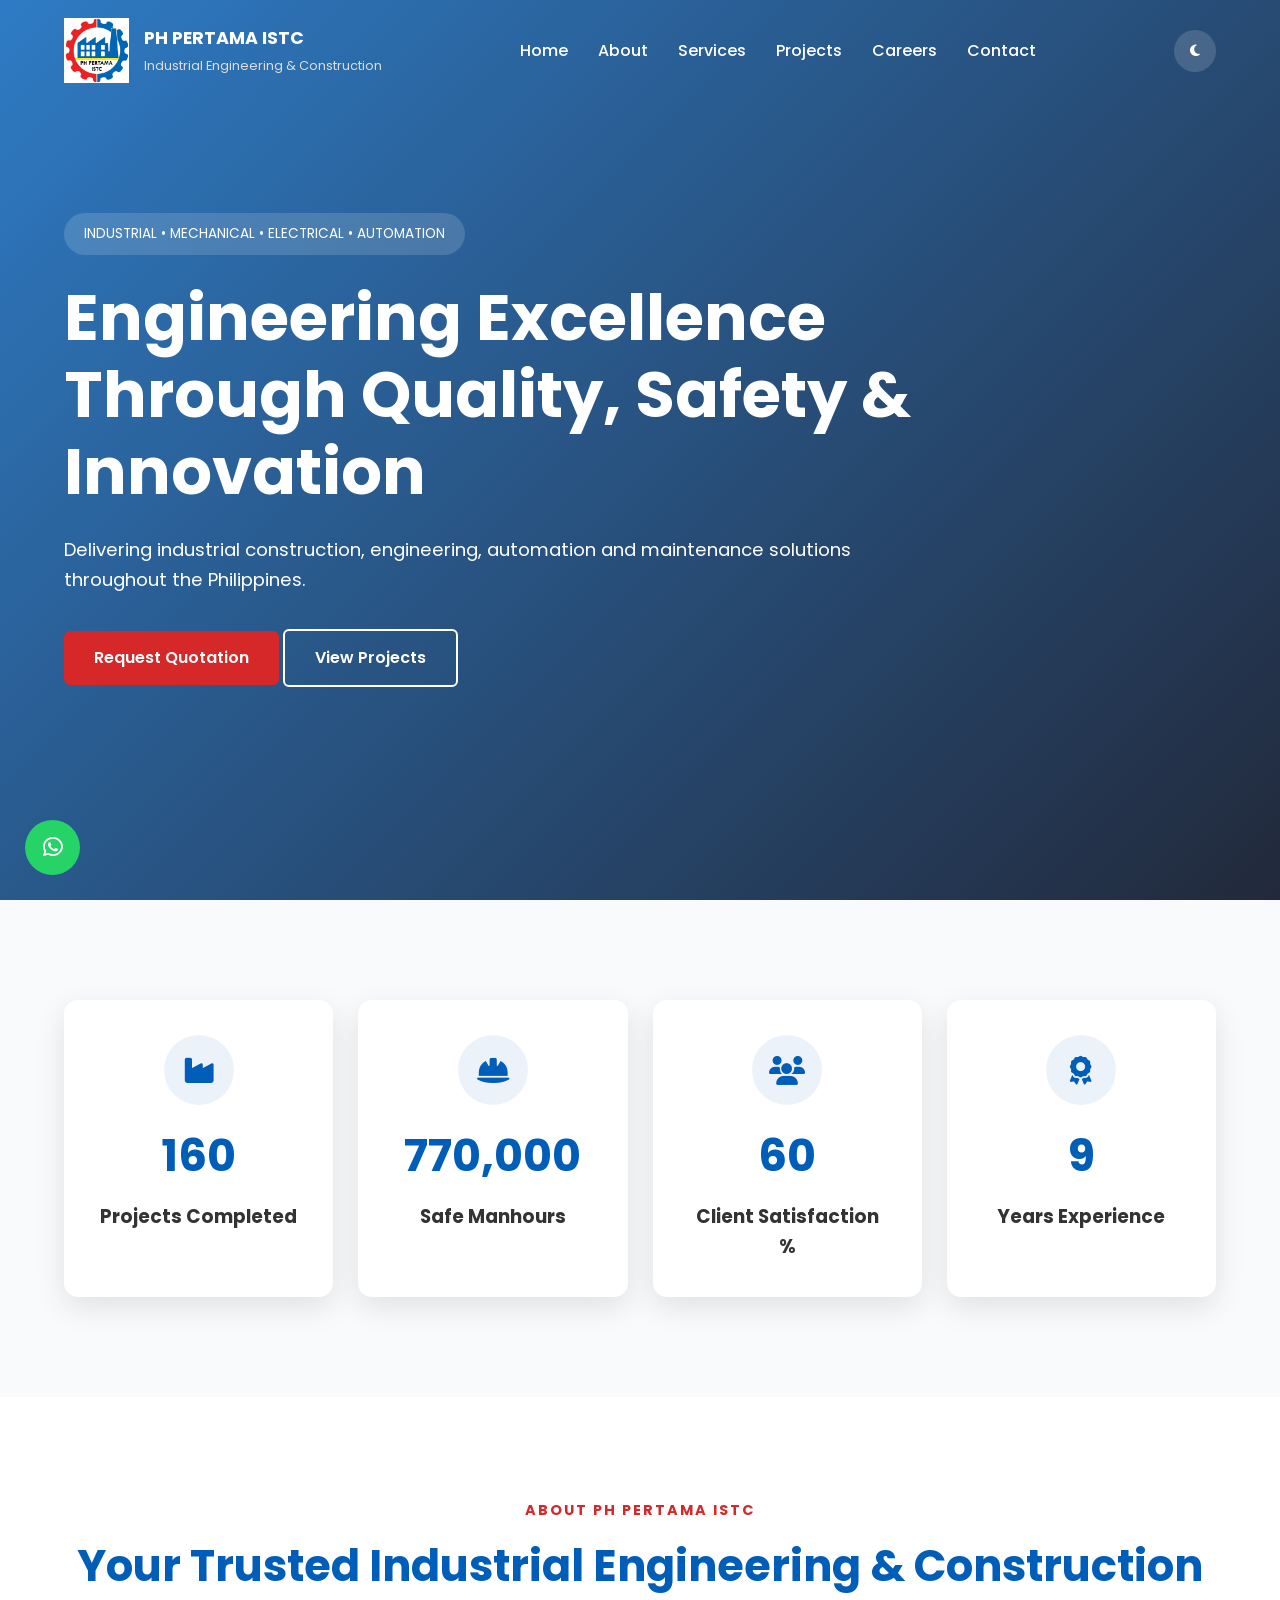
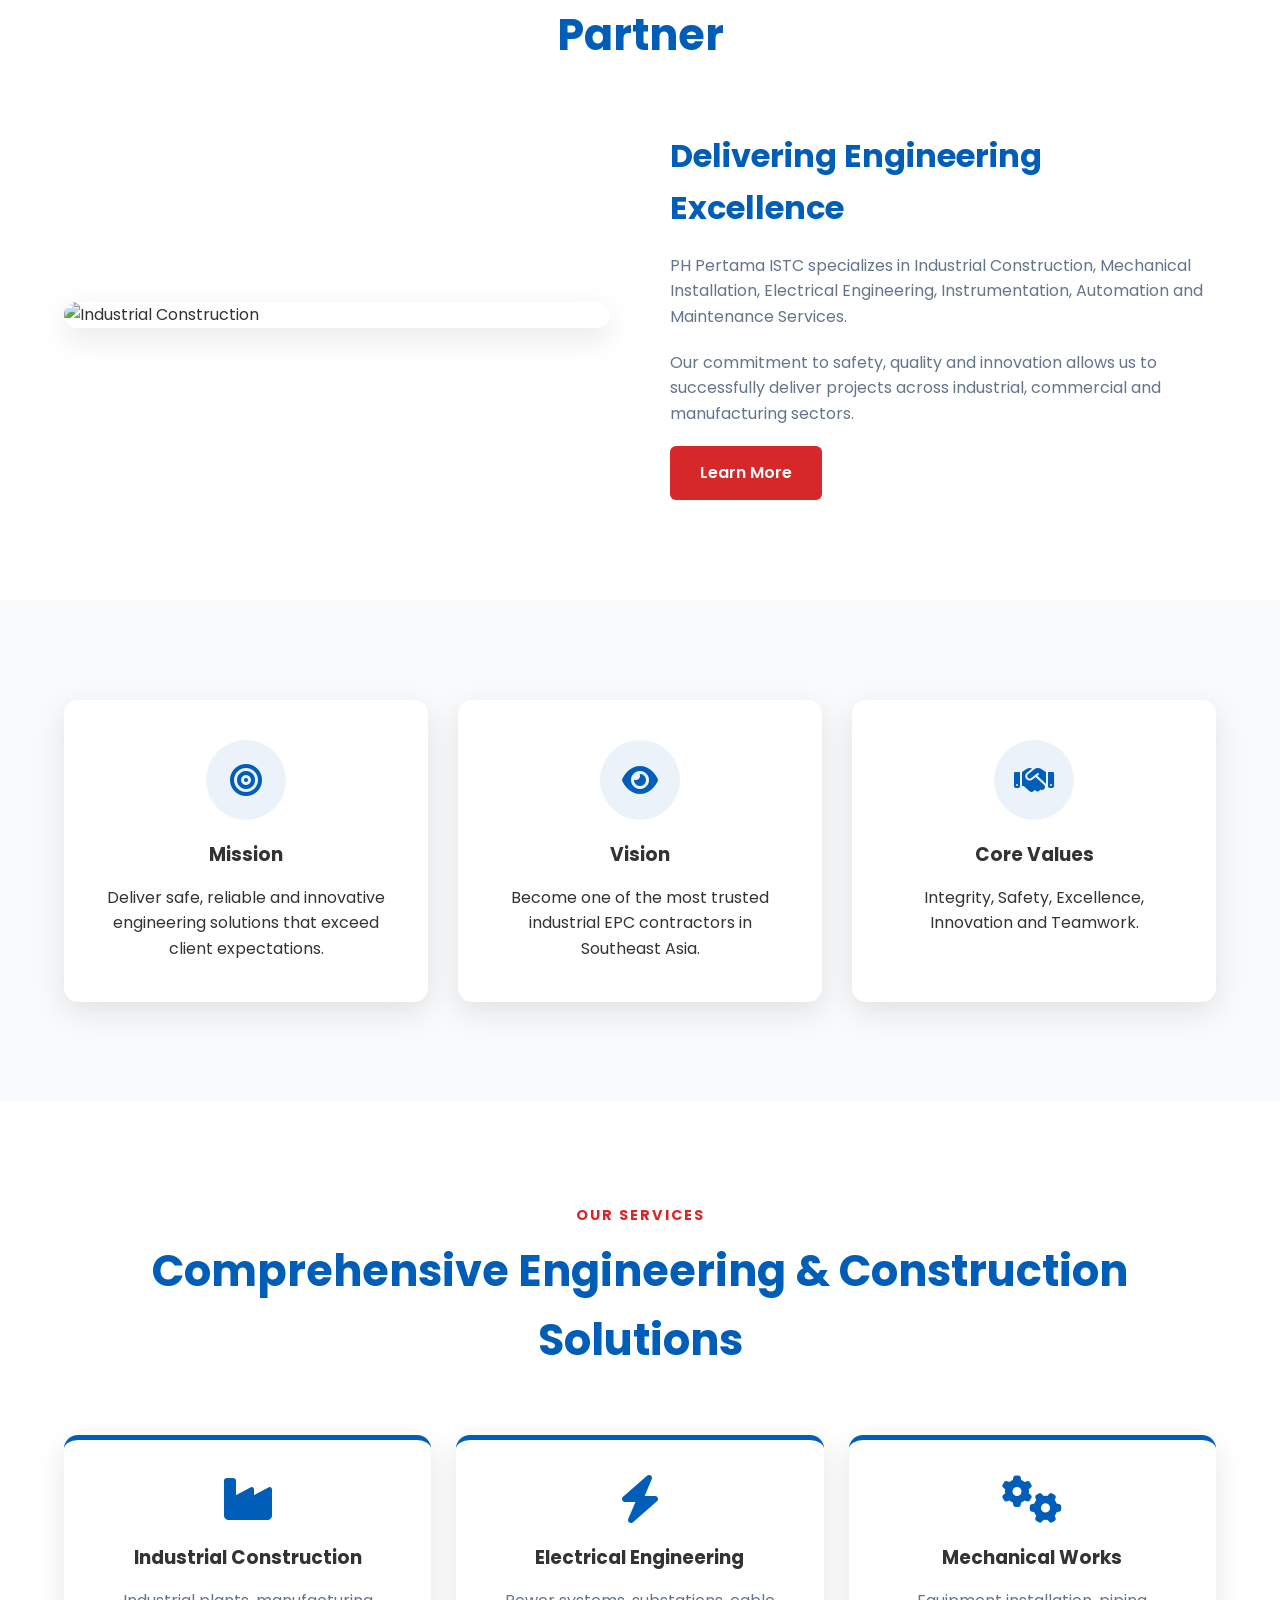
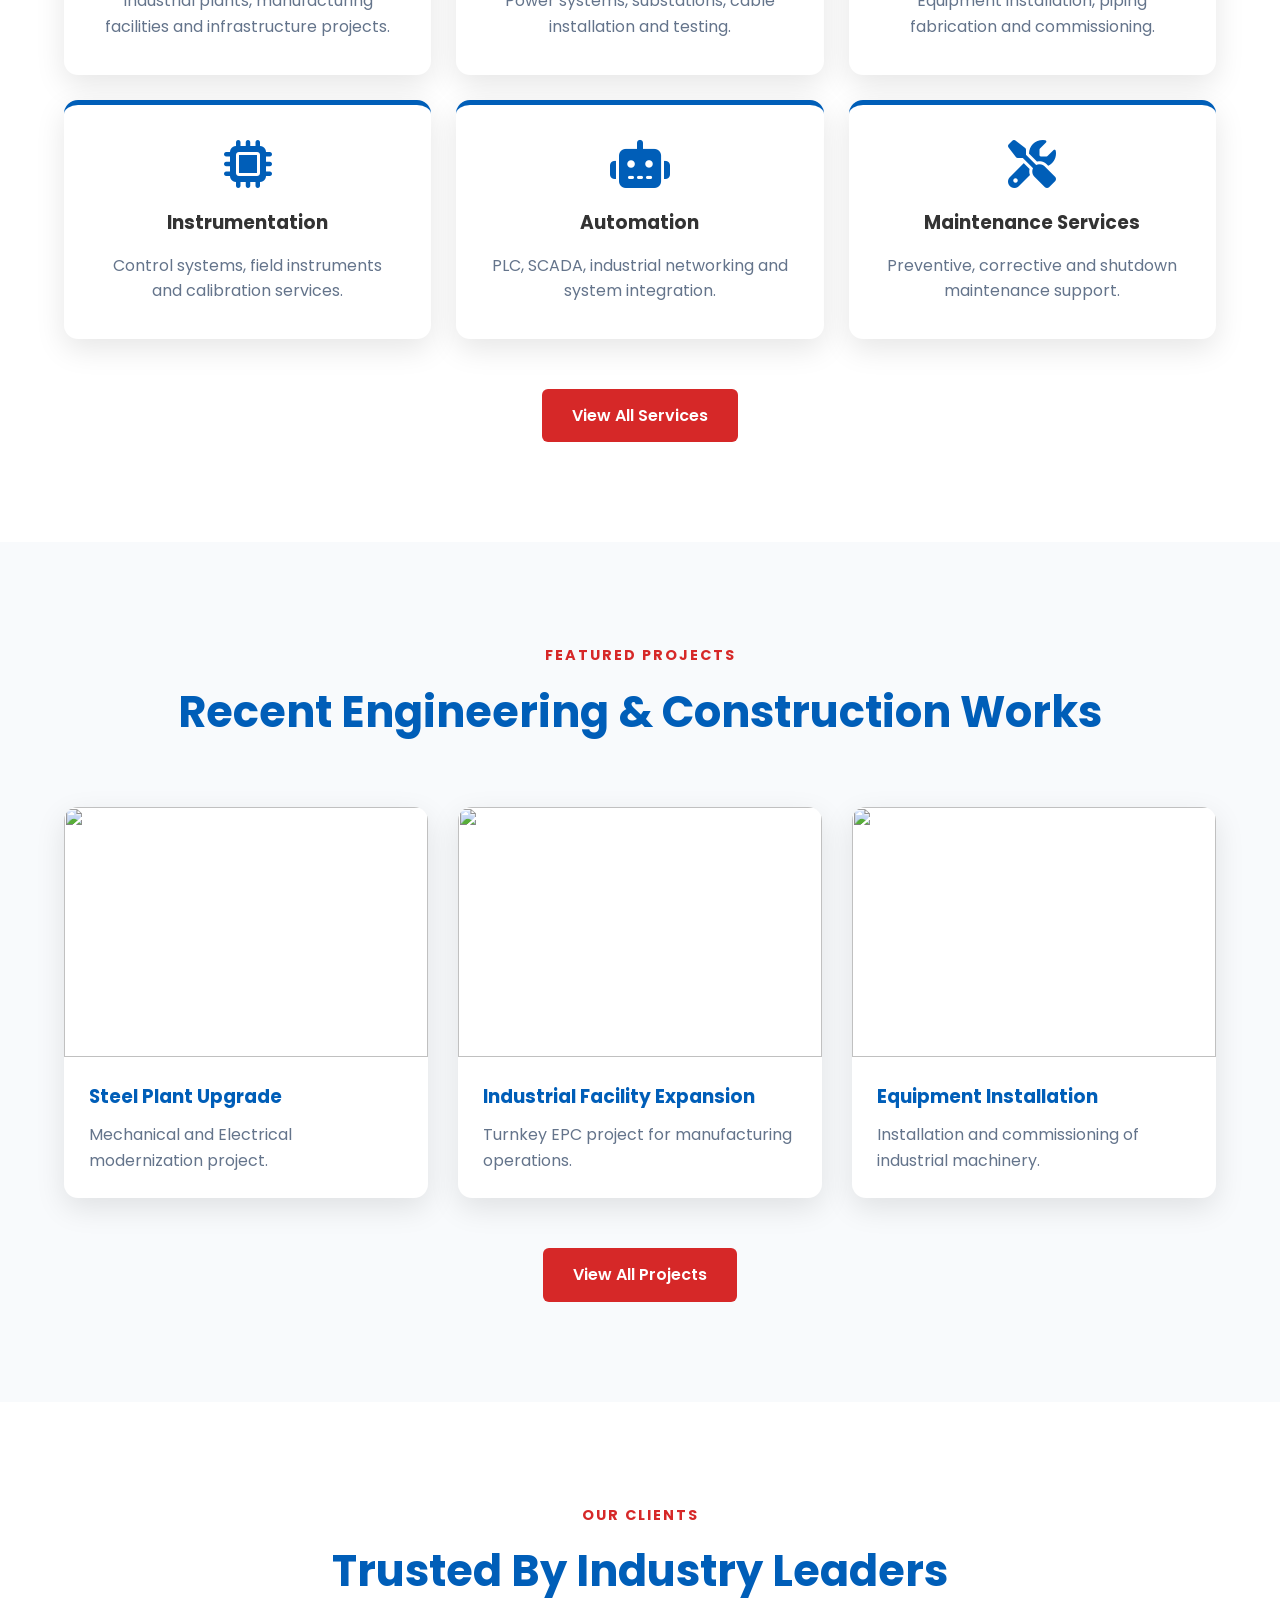
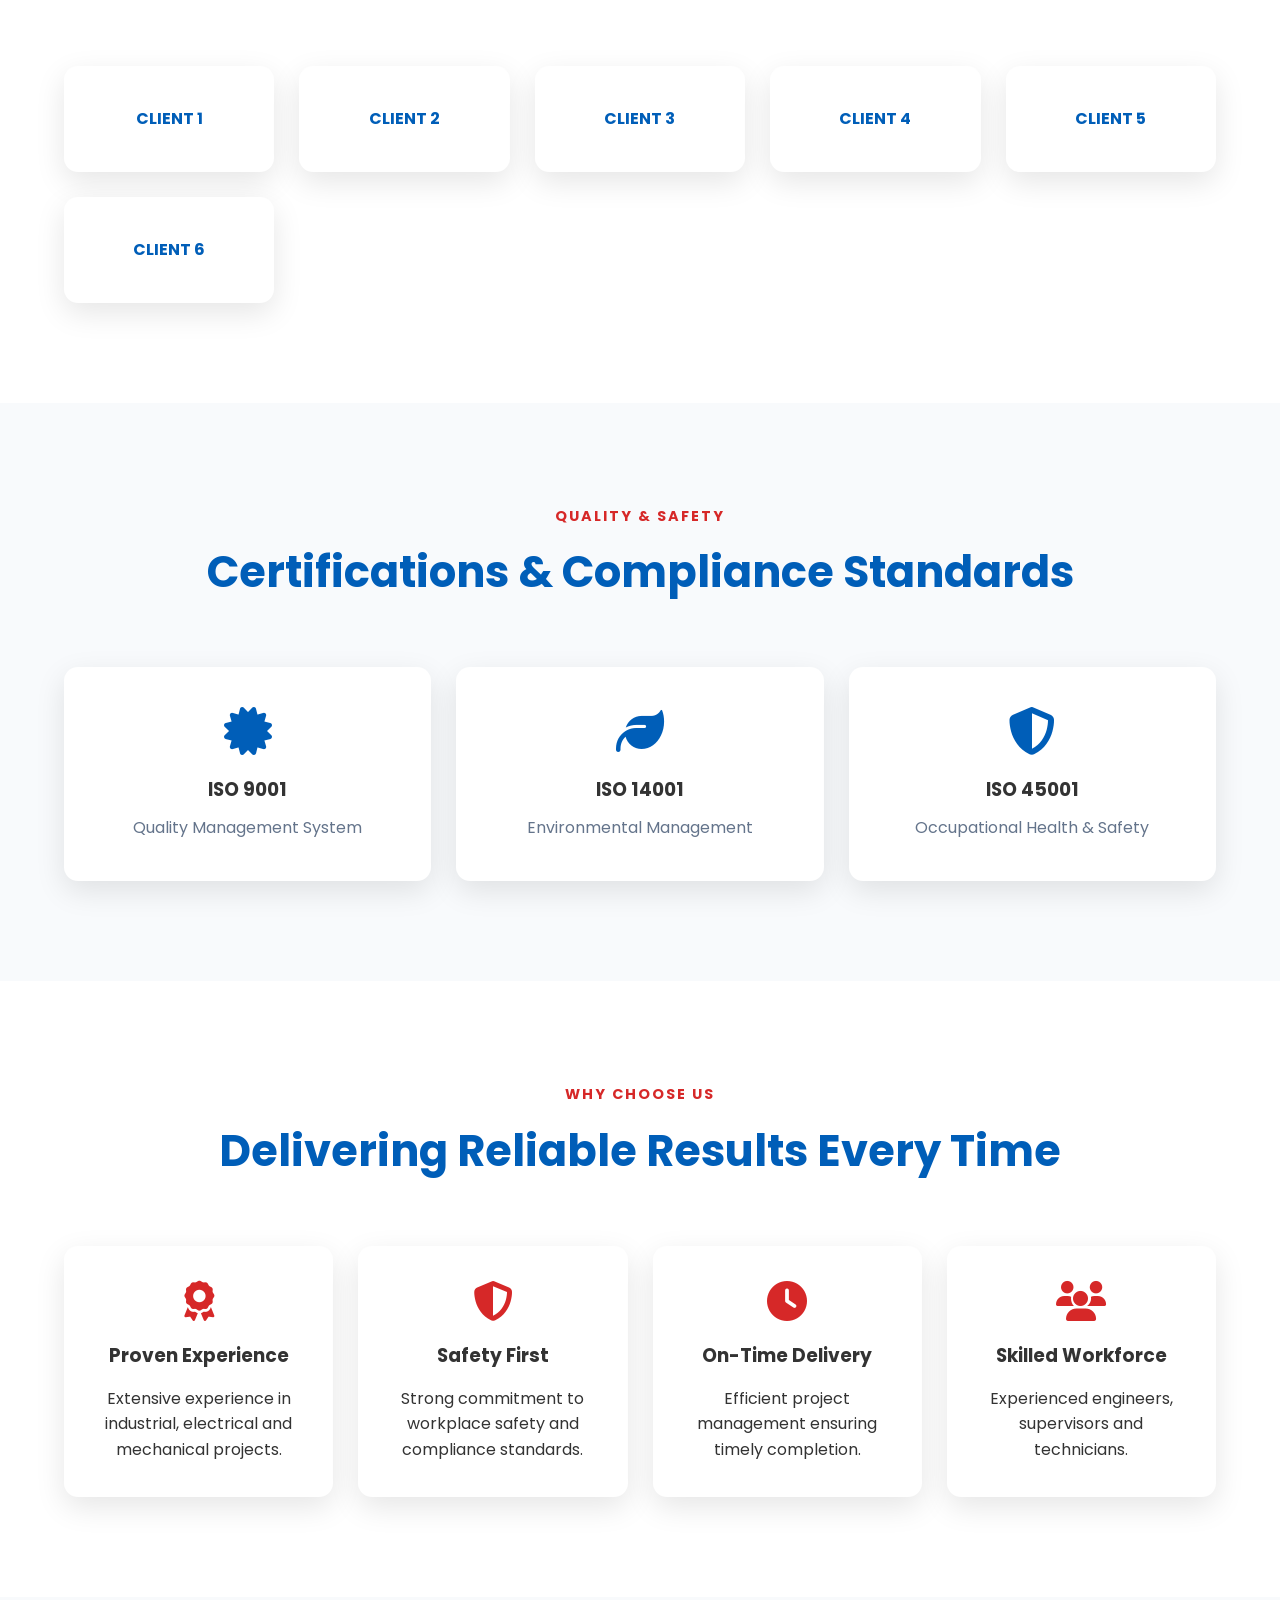
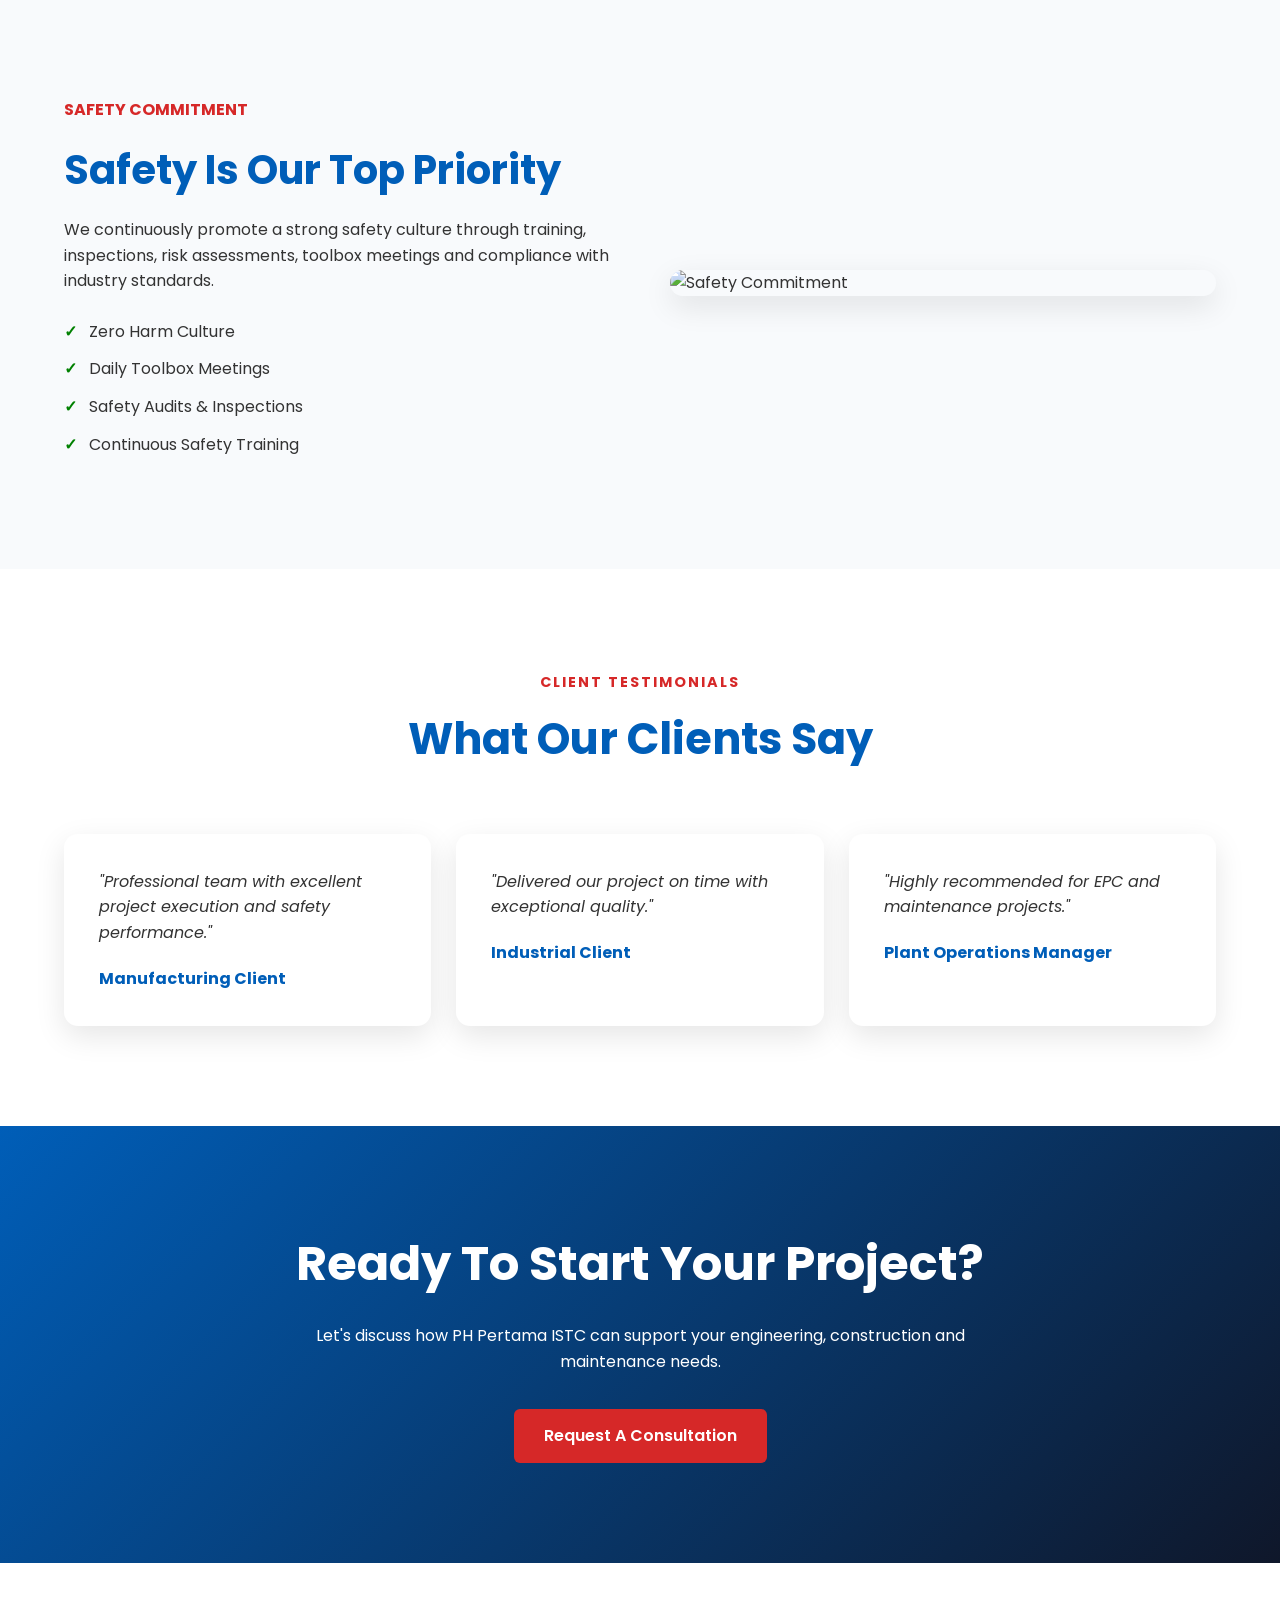
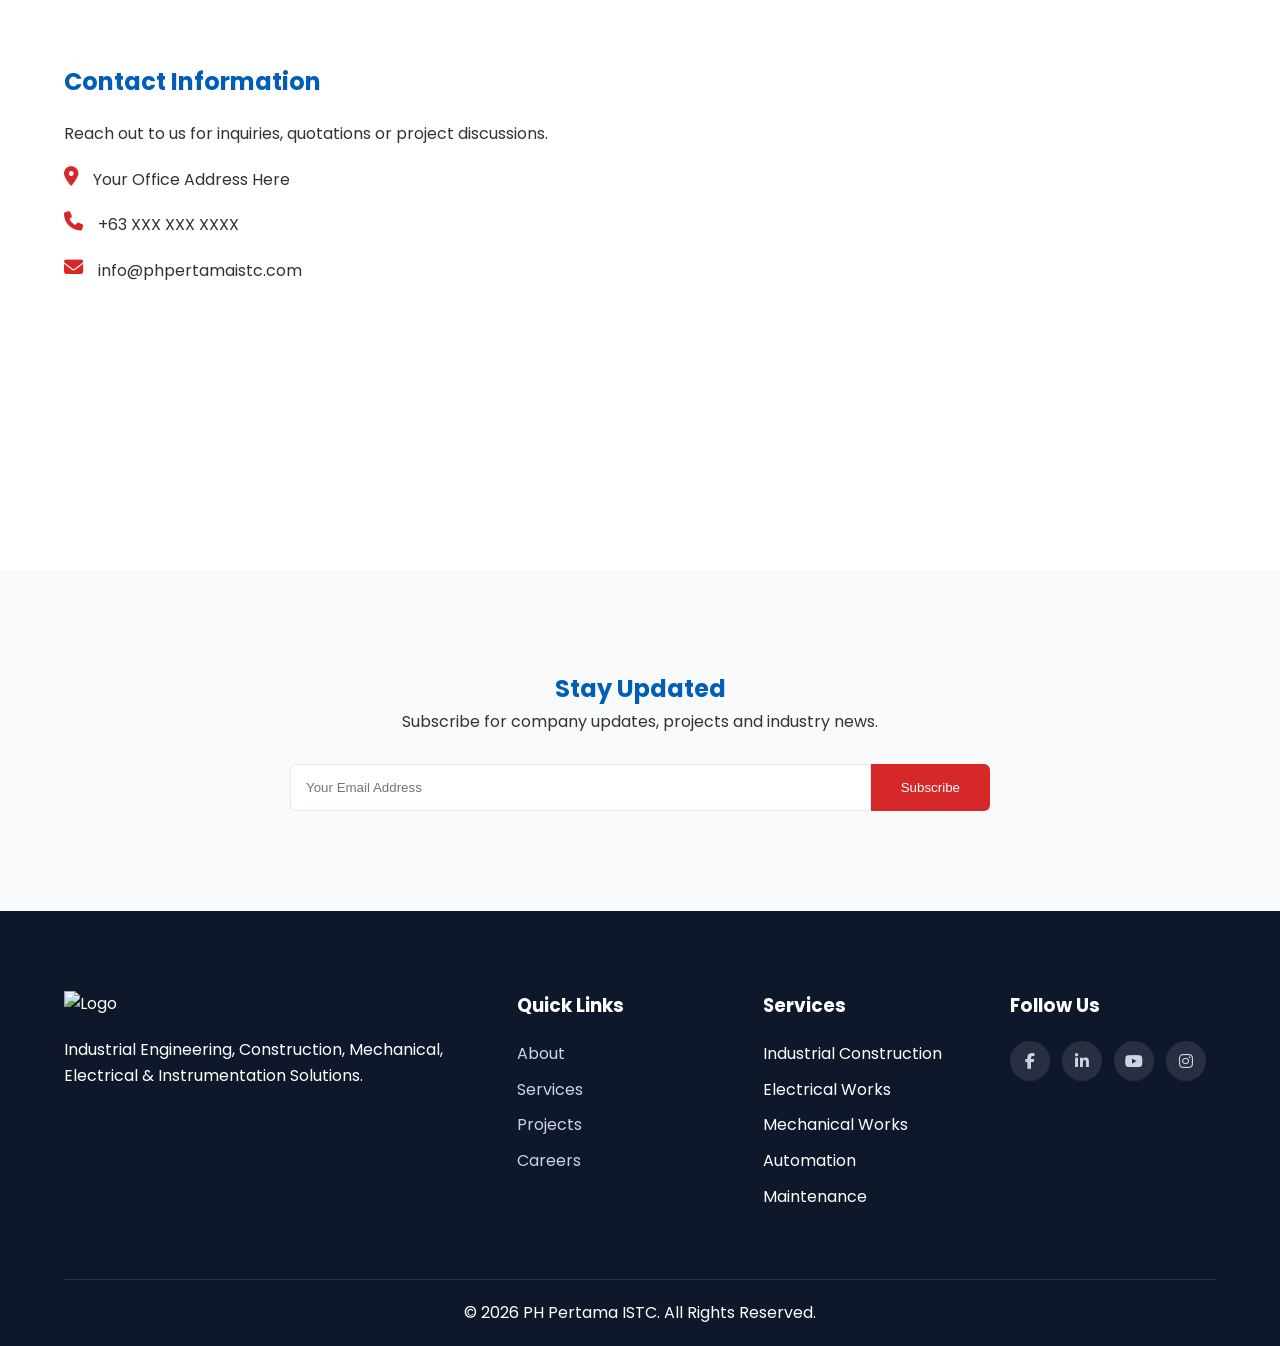
==== commit 6714751e: "fixed temp. logo" ====
--- a/index.html
+++ b/index.html
@@ -88,7 +88,7 @@
         <a href="index.html" class="logo-area">
 
             <img
-            src="https://i.postimg.cc/mrgH3jV1/Untitled.png"
+            src="assets/images/viber_image_2026-06-23_09-23-48-553.jpg"
             alt="PH Pertama ISTC Logo">
 
             <div>
--- a/css/style.css
+++ b/css/style.css
@@ -1154,4 +1154,56 @@
         grid-template-columns:1fr;
     }
 
-}+}
+
+/* ==================================================
+   Projects Additional Styles
+================================================== */
+
+.project-item{
+    transition:.3s;
+}
+
+.project-card{
+    cursor:pointer;
+}
+
+.project-card:hover img{
+    transform:scale(1.05);
+}
+
+.project-card img{
+    transition:.4s;
+}
+
+/* ==================================================
+   Contacts Additional Styles
+================================================== */
+
+/* CONTACT FORM */
+
+.contact-form{
+    display:flex;
+    flex-direction:column;
+    gap:15px;
+}
+
+.contact-form input,
+.contact-form textarea,
+.contact-form select{
+
+    width:100%;
+    padding:15px;
+
+    border:1px solid #ddd;
+    border-radius:8px;
+
+    font-family:inherit;
+
+}
+
+.contact-form button{
+    width:fit-content;
+}
+
+
